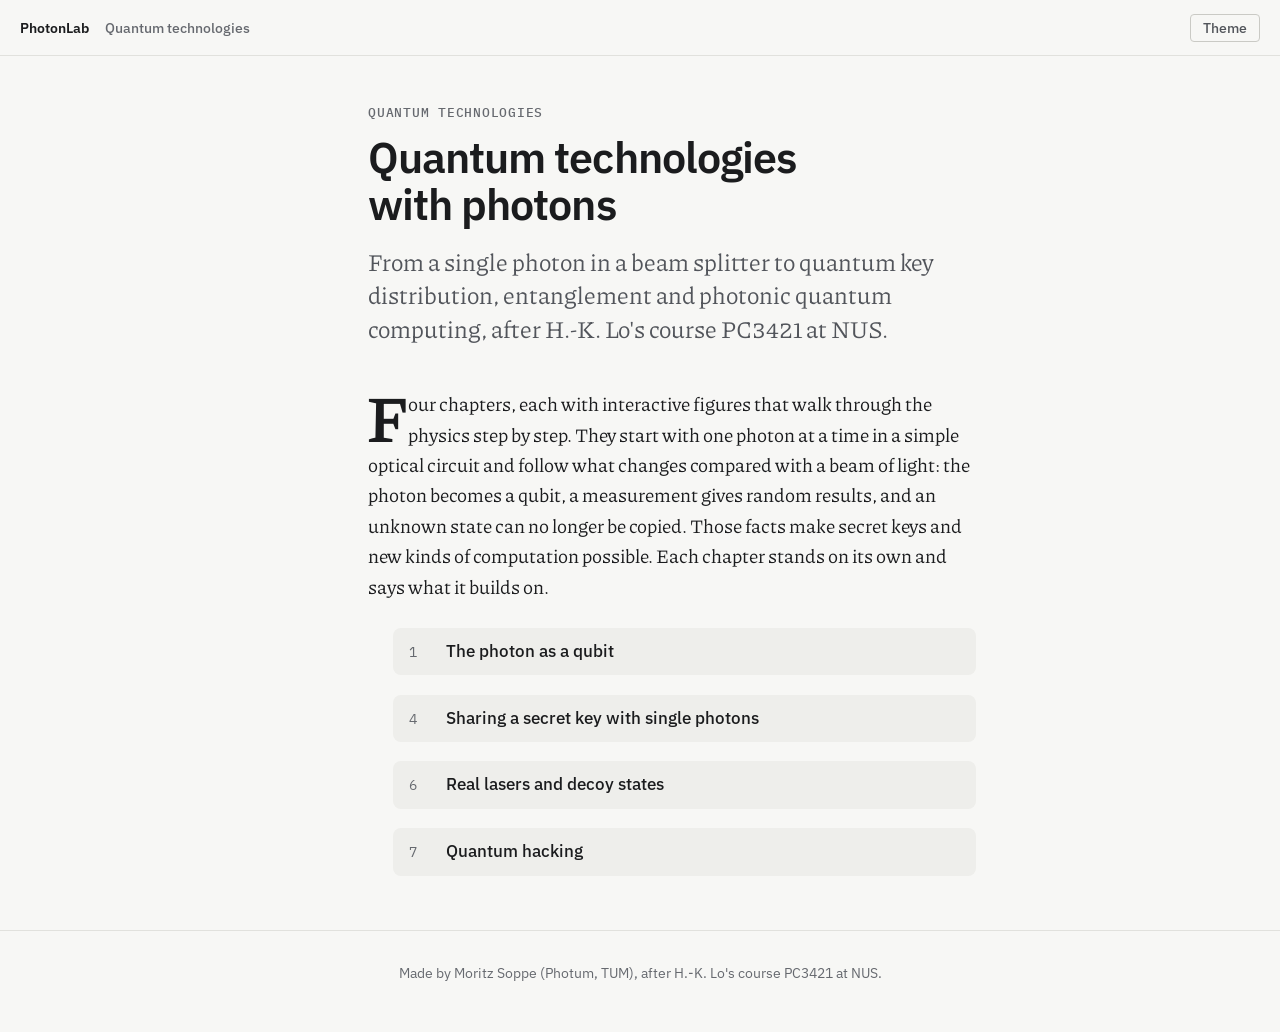
==== index.html @ afd4a5d1 "Publish only chapters 1, 4, 6 and 7 for now Co-Authored-By: Claude Opus 5.5 <noreply@anthropic.com>" ====
<!doctype html>
<html lang="en" data-theme="dark">
  <head>
    <meta charset="UTF-8" />
    <meta name="viewport" content="width=device-width, initial-scale=1" />
    <title>Quantum technologies with photons · PhotonLab</title>
    <link rel="preconnect" href="https://fonts.googleapis.com" />
    <link rel="preconnect" href="https://fonts.gstatic.com" crossorigin />
    <link
      rel="stylesheet"
      href="https://fonts.googleapis.com/css2?family=Piazzolla:ital,opsz,wght@0,8..30,100..900;1,8..30,100..900&display=swap"
    />
    <script>
      try {
        const t = localStorage.getItem("photonlab.theme");
        document.documentElement.dataset.theme =
          t === "light" || t === "dark"
            ? t
            : matchMedia("(prefers-color-scheme: light)").matches
              ? "light"
              : "dark";
      } catch {}
    </script>
    <script type="module" crossorigin src="./assets/main-Bn-H3xcI.js"></script>
    <link rel="stylesheet" crossorigin href="./assets/main-IV2dKmiz.css">
  </head>
  <body data-page="index">
    <div id="root"></div>
  </body>
</html>
---- assets/main-IV2dKmiz.css ----
@font-face{font-family:IBM Plex Sans;font-style:normal;font-display:swap;font-weight:400;src:url(./ibm-plex-sans-latin-400-normal-CDDApCn2.woff2)format("woff2"),url(./ibm-plex-sans-latin-400-normal-CYLoc0-x.woff)format("woff")}@font-face{font-family:IBM Plex Sans;font-style:normal;font-display:swap;font-weight:500;src:url(./ibm-plex-sans-latin-500-normal-6ng42L7E.woff2)format("woff2"),url(./ibm-plex-sans-latin-500-normal-BgVn5rGT.woff)format("woff")}@font-face{font-family:IBM Plex Sans;font-style:normal;font-display:swap;font-weight:600;src:url(./ibm-plex-sans-latin-600-normal-CuJfVYMP.woff2)format("woff2"),url(./ibm-plex-sans-latin-600-normal-Cu4Hd6ag.woff)format("woff")}@font-face{font-family:IBM Plex Sans;font-style:normal;font-display:swap;font-weight:400;src:url(./ibm-plex-sans-greek-400-normal-_efipK4i.woff2)format("woff2"),url(./ibm-plex-sans-greek-400-normal-D9ESIMu3.woff)format("woff")}@font-face{font-family:IBM Plex Mono;font-style:normal;font-display:swap;font-weight:400;src:url(./ibm-plex-mono-latin-400-normal-DMJ8VG8y.woff2)format("woff2"),url(./ibm-plex-mono-latin-400-normal-CvHOgSBP.woff)format("woff")}@font-face{font-family:IBM Plex Mono;font-style:normal;font-display:swap;font-weight:500;src:url(./ibm-plex-mono-latin-500-normal-DSY6xOcd.woff2)format("woff2"),url(./ibm-plex-mono-latin-500-normal-CB9ihrfo.woff)format("woff")}:root{--color-canvas:#05090f;--color-chip:#0a111c;--color-chip-edge:#22324a;--color-grid:#15223a;--color-grid-major:#213350;--color-panel:#0d1623;--color-panel-hover:#142133;--color-ruler:#070c14;--color-line:#1a2638;--color-line-strong:#26354b;--color-text:#dce4ee;--color-text-muted:#9fadc0;--color-text-subtle:#7b8aa0;--color-tip-bg:#dce4ee;--color-tip-fg:#0a111c;--color-silicon:#566e90;--color-metal:#6f829c;--color-select:#4c9bff;--light:#a58bff;--light-hot:#e6dcff;--light-blend:screen;--color-problem:#f25ce6;--field-pos:#ff6b5f;--field-neg:#4f9dff;--wavelength-1:#6b73ff;--wavelength-2:#2fc4ff;--wavelength-3:#3ee07a;--wavelength-4:#ffd83a;--wavelength-5:#ff8a2a;--wavelength-6:#ff4436;--shadow-float:0 10px 30px #00000073;--font-ui:"IBM Plex Sans", system-ui, -apple-system, "Segoe UI", sans-serif;--font-num:"IBM Plex Mono", ui-monospace, "SFMono-Regular", monospace;--text-2xs:10.5px;--text-xs:11.5px;--text-ui:12.5px;--text-title:13px;--radius-control:5px;--radius-module:6px;--radius-panel:8px;--control-size:36px;--control-size-sm:30px;--paper:#131415;--paper-sunk:#1b1c1e;--ink:#e6e6e3;--ink-muted:#a8a9a7;--ink-subtle:#85878a;--rule:#26282a;--rule-strong:#393b3e;--accent:#6cc6cc;--accent-line:#6cc6cc66;--scrim:#0009;--font-text:"Piazzolla Variable", georgia, serif;--font-head:var(--font-ui);--weight-head:600;--track-head:-.022em;--type-body:1.1875rem;--type-leading:1.6;--type-h1:2.7rem;--type-h2:1.75rem;--type-h3:1.2rem;--type-dek:1.5rem;--type-keyidea:1.4rem;--type-callout:1rem;--type-caption:.875rem;--type-note:.8438rem;--type-label:.7813rem;--type-nav:.875rem;--katex-scale:1.08em;--measure:calc(var(--type-body) * 32);--rail-width:13rem;--margin-width:14rem;--gutter:20px;--header-height:56px;--space-1:.25rem;--space-2:.5rem;--space-3:.75rem;--space-4:1rem;--space-6:1.5rem;--space-8:2rem;--space-12:3rem;--radius-sm:4px;--radius-md:8px;--duration-fast:.12s;--duration-base:.24s}:root[data-theme=dark]{--lightningcss-light: ;--lightningcss-dark:initial;color-scheme:dark}:root[data-theme=light]{--lightningcss-light:initial;--lightningcss-dark: ;color-scheme:light;--color-canvas:#e6eaef;--color-chip:#f6f8fa;--color-chip-edge:#c5ced9;--color-grid:#dde3ea;--color-grid-major:#c7d0db;--color-panel:#fff;--color-panel-hover:#f0f3f6;--color-ruler:#eef1f4;--color-line:#e1e6ec;--color-line-strong:#cfd6df;--color-text:#0d1827;--color-text-muted:#46566b;--color-text-subtle:#5b6a7e;--color-tip-bg:#0d1827;--color-tip-fg:#f6f8fa;--color-silicon:#7a889b;--color-metal:#71839b;--color-select:#1e6fd9;--light:#7b4dff;--light-hot:#7b4dff;--light-blend:normal;--color-problem:#b0209f;--field-pos:#d03a2f;--field-neg:#1f63d1;--wavelength-1:#4450e0;--wavelength-2:#0091c7;--wavelength-3:#139a47;--wavelength-4:#b88c00;--wavelength-5:#dd620a;--wavelength-6:#d3261a;--shadow-float:0 1px 2px #0d18270f, 0 10px 28px #0d18271a;--paper:#f7f7f5;--paper-sunk:#eeeeeb;--ink:#1b1c1e;--ink-muted:#52555b;--ink-subtle:#66696f;--rule:#e1e1dd;--rule-strong:#cacac5;--accent:#0c6770;--accent-line:#0c677066;--scrim:#1b1c1e66}@media (pointer:coarse){:root{--control-size:44px;--control-size-sm:44px}}@media (width<=720px){:root{--type-body:1.125rem;--type-h1:2rem;--type-h2:1.4rem;--type-dek:1.25rem;--type-keyidea:1.2rem;--gutter:18px}}@media (prefers-reduced-motion:reduce){:root{--duration-fast:0s;--duration-base:0s}}*,:before,:after{box-sizing:border-box}html{-webkit-text-size-adjust:100%;-moz-text-size-adjust:100%;text-size-adjust:100%;scroll-padding-top:calc(var(--header-height) + var(--space-6))}body{background:var(--paper);color:var(--ink);font:400 var(--type-body) / var(--type-leading) var(--font-text);font-optical-sizing:auto;font-kerning:normal;text-rendering:optimizelegibility;-webkit-font-smoothing:antialiased;margin:0}a{color:var(--accent);-webkit-text-decoration:underline 1px var(--accent-line);text-decoration:underline 1px var(--accent-line);text-underline-offset:.2em}a:hover{text-decoration-color:currentColor}:focus-visible{outline:2px solid var(--color-select);outline-offset:2px;border-radius:2px}::selection{background:color-mix(in srgb, var(--color-select) 25%, transparent)}.katex{font-size:var(--katex-scale)}.katex:not(.katex-display>.katex){white-space:nowrap}.katex-display{padding:2px 0;overflow:auto hidden}.katex-display>.katex>.katex-html>.tag{color:var(--ink-subtle);font:400 var(--type-caption) / 1 var(--font-num)}.katex-display>.katex>.katex-html>.tag *{font:inherit}@media (width<=720px){.katex-display>.katex>.katex-html>.tag{margin-left:1.5em;position:static}}.visually-hidden{clip-path:inset(50%);white-space:nowrap;width:1px;height:1px;position:absolute;overflow:hidden}.skip-link{z-index:40;top:var(--space-2);left:var(--space-2);padding:var(--space-2) var(--space-3);border-radius:var(--radius-sm);background:var(--ink);color:var(--paper);font:500 var(--type-nav) var(--font-ui);position:absolute;transform:translateY(-200%)}.skip-link:focus{transform:none}@view-transition{navigation:auto}::view-transition-group(*){animation-duration:var(--duration-base)}::view-transition-old(*){animation-duration:var(--duration-base)}::view-transition-new(*){animation-duration:var(--duration-base)}@media (prefers-reduced-motion:reduce){html{scroll-behavior:auto}@view-transition{navigation:none}}@media print{html{font-size:9.5pt}.site-header,.site-footer,.rail,.end-cards,.skip-link{display:none!important}}@page{size:a4;margin:16mm 16mm 18mm;@bottom-right{content:counter(page);font:8pt IBM Plex Mono,monospace}}.prose{counter-reset:section figure table note}.prose>*{margin-block:0}.prose>*+*{margin-top:1.05em}.prose>:is(h2,h3)+*{margin-top:.5em}.prose>*+h2{margin-top:2.1em}.prose>*+h3{margin-top:1.6em}.prose>:is(.block,.katex-display)+*,.prose>*+.block{margin-top:2em}.prose>.katex-display{margin-top:1.3em}.prose>:is(h2,h3)+:is(.block,.katex-display){margin-top:.75em}.prose>.rail+*{margin-top:0}.prose>.article-header+*{margin-top:2.75rem}.prose>p{text-wrap:pretty;position:relative}.prose>.article-header+p:first-letter{float:left;margin:.1em .08em 0 0;font-size:3.2em;font-weight:600;line-height:.8}@supports (initial-letter:2){.prose>.article-header+p:first-letter{float:none;font-size:inherit;line-height:inherit;initial-letter:2;margin:0 .1em 0 0}}.prose h2,.prose h3{font-family:var(--font-head);font-weight:var(--weight-head);letter-spacing:var(--track-head);text-wrap:balance}.prose>h2{font-size:var(--type-h2);counter-increment:section;line-height:1.22;position:relative}.prose>h2>.section-link{font:400 var(--type-caption) / 1 var(--font-num);letter-spacing:0;color:var(--ink-subtle);white-space:nowrap;text-decoration:none;position:absolute;top:.7em;right:calc(100% + 1.1rem)}.prose>h2>.section-link:before{content:"§ ";opacity:0}.prose>h2>.section-link:after{content:counter(section)}.prose>h2:hover>.section-link,.prose>h2>.section-link:focus-visible{color:var(--accent)}.prose>h2:hover>.section-link:before,.prose>h2>.section-link:focus-visible:before{opacity:1}.prose>h2>.section-link[data-copied]:before{content:none}.prose>h2>.section-link[data-copied]:after{content:attr(data-copied)}.prose>h3{font-size:var(--type-h3);line-height:1.3}@media (width<1000px){.prose>h2>.section-link{margin-right:var(--space-3);vertical-align:.3em;display:inline-block;position:static}.prose>h2>.section-link:before{content:none}}.prose>p.end:after{content:"    ";background:var(--ink-subtle);margin-left:.3em;-webkit-mask:url("data:image/svg+xml,%3csvg%20xmlns='http://www.w3.org/2000/svg'%20viewBox='30%2070%20440%20380'%20fill='none'%20stroke='%23000'%20stroke-linecap='round'%3e%3cpath%20stroke-width='32'%20d='M390%20190V330M120%20260H460'/%3e%3cpath%20stroke-width='20'%20d='M50%20360H260M190%20290V430M70%20160H360M290%2090V230'/%3e%3c/svg%3e") 50%/.95em .8em no-repeat;mask:url("data:image/svg+xml,%3csvg%20xmlns='http://www.w3.org/2000/svg'%20viewBox='30%2070%20440%20380'%20fill='none'%20stroke='%23000'%20stroke-linecap='round'%3e%3cpath%20stroke-width='32'%20d='M390%20190V330M120%20260H460'/%3e%3cpath%20stroke-width='20'%20d='M50%20360H260M190%20290V430M70%20160H360M290%2090V230'/%3e%3c/svg%3e") 50%/.95em .8em no-repeat}.prose :is(ul,ol){padding-left:1.3em}.prose li{margin:.3em 0}.prose li::marker{color:var(--ink-subtle);font-family:var(--font-num);font-size:.85em}.prose strong{font-weight:650}.prose hr{border:0;border-top:1px solid var(--rule);width:100%}.prose blockquote{padding-left:var(--space-4);border-left:2px solid var(--rule-strong);color:var(--ink-muted);margin-inline:0}.prose code{font:.85em var(--font-num)}.prose table{border-collapse:collapse;width:100%;font:400 var(--type-caption) / 1.4 var(--font-ui)}.prose th{padding:0 var(--space-4) var(--space-2) 0;border-bottom:1px solid var(--rule-strong);color:var(--ink-muted);font-size:var(--type-label);text-align:left;font-weight:600}.prose td{padding:var(--space-2) var(--space-4) var(--space-2) 0;border-bottom:1px solid var(--rule)}.prose :is(th,td):is([align=right],[style*=right]){text-align:right}.prose td:is([align=right],[style*=right]){font-family:var(--font-num)}@media print{.prose>p{orphans:3;widows:3}.prose>:is(h2,h3){break-after:avoid}.prose>:is(.figure,.keyidea,.takeaways,table){break-inside:avoid}.prose>p.end:after{-webkit-print-color-adjust:exact;print-color-adjust:exact}.prose [data-figure-actions],.prose .figure input[type=range],.prose .article-header .lab{display:none}.prose .refs a[data-plain]{font-size:0}.prose .refs a[data-plain]:after{content:attr(href);font-size:var(--type-caption)}}:root{--font-text:"Piazzolla", georgia, serif}.site-header{align-items:center;gap:var(--space-4);height:var(--header-height);padding:0 var(--gutter);border-bottom:1px solid var(--rule);font:500 var(--type-nav) var(--font-ui);display:flex}.site-header .brand{color:var(--ink);font-weight:600;text-decoration:none}.site-header .crumb{color:var(--ink-subtle)}.site-header button{padding:var(--space-1) var(--space-3);border:1px solid var(--rule-strong);border-radius:var(--radius-sm);color:var(--ink-muted);font:inherit;cursor:pointer;background:0 0;margin-left:auto}.page-grid{grid-template-columns:minmax(var(--gutter), 1fr) minmax(0, var(--measure)) minmax(var(--gutter), 1fr);padding:var(--space-12) 0 var(--space-12);display:grid}.page-grid>*{grid-column:2;min-width:0}.article-header .stage{margin:0 0 var(--space-3);color:var(--ink-subtle);font:500 var(--type-label) / 1.4 var(--font-num);letter-spacing:.06em;text-transform:uppercase}.article-header h1{font:var(--weight-head) var(--type-h1) / 1.1 var(--font-head);letter-spacing:var(--track-head);text-wrap:balance;margin:0}.article-header .dek{margin:var(--space-4) 0 0;color:var(--ink-muted);font-size:var(--type-dek);line-height:1.4}.article-header .source{margin:var(--space-4) 0 0;color:var(--ink-subtle);font:400 var(--type-caption) / 1.5 var(--font-ui)}.m{white-space:nowrap;font-style:italic}.m .up{font-style:normal}.eq{grid-template-columns:2.5rem minmax(0,1fr) 2.5rem;align-items:center;font-size:1.1em;display:grid}.eq-body{grid-column:2;min-width:0;overflow:auto hidden}.eq-body .katex-display{margin:.4em 0;overflow:visible}.eq-num{color:var(--ink-subtle);font:400 var(--type-caption) / 1 var(--font-num);grid-column:3;justify-self:end}@media (width<=720px){.eq{grid-template-columns:minmax(0,1fr);font-size:1em}.eq-body,.eq-num{grid-column:1}.eq-num{grid-row:1;margin-bottom:-.6em}}.figure{counter-increment:figure;margin-inline:0}.figure>.panel{gap:var(--space-4);padding:var(--space-6);border-radius:var(--radius-md);background:var(--paper-sunk);color:var(--ink);font-family:var(--font-ui);grid-template-columns:minmax(0,1fr);display:grid}.figure figcaption{max-width:36em;margin-top:var(--space-3);color:var(--ink-muted);font:400 var(--type-caption) / 1.55 var(--font-ui);text-wrap:pretty}.figure figcaption b{margin-right:var(--space-2);color:var(--ink);font-weight:600}.figure figcaption b:after{content:counter(figure)}.callout{padding:var(--space-4) var(--space-6);border:1px dashed var(--rule-strong);color:var(--ink-muted);font:400 .9375rem / 1.6 var(--font-ui);border-radius:6px}.callout .label,.keyidea .label,.takeaways .label{margin-bottom:var(--space-1);color:var(--ink);font:600 var(--type-label) / 1.4 var(--font-ui);display:block}.callout ol{margin:0;padding-left:1.3em}.keyidea{padding:var(--space-2) 0;text-align:center}.keyidea .label{margin-bottom:var(--space-3);color:var(--ink-muted)}.keyidea p{max-width:30em;font:500 var(--type-keyidea) / 1.35 var(--font-head);letter-spacing:-.01em;text-wrap:balance;margin:0 auto}.takeaways .label{margin-bottom:var(--space-3);color:var(--ink-muted)}.takeaways ol{gap:var(--space-3);counter-reset:takeaway;margin:0;padding:0;list-style:none;display:grid}.takeaways li{counter-increment:takeaway;margin:0;padding-left:28px;font-size:.95em;position:relative}.takeaways li:before{content:counter(takeaway);color:var(--ink-subtle);font:500 .8125rem/1.9 var(--font-num);position:absolute;left:0}.refs{color:var(--ink-muted);font:400 var(--type-caption) / 1.55 var(--font-ui);padding-left:1.3em}.page-grid{grid-template-columns:minmax(var(--gutter), 1fr) var(--rail-width) minmax(2rem, 4rem) minmax(0, var(--measure)) minmax(var(--gutter), 1fr) var(--rail-width)}.page-grid>*{grid-column:4}.page-grid>.rail{top:var(--space-8);font:400 var(--type-nav) / 1.4 var(--font-ui);grid-area:1/2/span 200;align-self:start;margin:0;position:sticky}.rail .label{margin-bottom:var(--space-3);color:var(--ink-subtle);font:600 var(--type-label) / 1.4 var(--font-ui);display:block}.rail ol{gap:var(--space-2);counter-reset:toc;margin:0;padding:0;list-style:none;display:grid}.rail li{counter-increment:toc}.rail a{gap:var(--space-2);color:var(--ink-muted);text-decoration:none;display:flex}.rail a:before{content:counter(toc);min-width:1.2em;color:var(--ink-subtle);font:400 var(--type-caption) / 1.6 var(--font-num)}.rail a:hover,.rail a[aria-current=true]{color:var(--ink)}.rail a[aria-current=true]:before{color:var(--accent)}@media (width<1260px){.page-grid{grid-template-columns:minmax(var(--gutter), 1fr) 0 0 minmax(0, var(--measure)) minmax(var(--gutter), 1fr) 0}.page-grid>.rail{display:none}}@media (width<=720px){.page-grid>.figure{grid-column:1/-1}.figure>.panel{padding:var(--space-4) var(--gutter);border-radius:0}.figure figcaption{padding:0 var(--gutter)}}.bench{width:100%;height:auto;display:block;overflow:visible}.guide{fill:none;stroke:var(--rule-strong);stroke-width:6px;stroke-linecap:round;stroke-linejoin:round}.guide-light{fill:none;stroke:var(--light);stroke-width:6px;stroke-linecap:round;stroke-linejoin:round;transition:opacity var(--duration-base)}.detector{fill:var(--paper);stroke:var(--ink-subtle);stroke-width:1.5px}.detector-lit{fill:var(--light);transition:opacity var(--duration-base)}.detector-flash{fill:var(--light);opacity:0;filter:blur(6px);animation:.6s ease-out flash}@keyframes flash{0%{opacity:.9}to{opacity:0}}.source,.cube{fill:var(--paper);stroke:var(--ink-subtle);stroke-width:1.5px}.cube-diag{stroke:var(--ink-subtle);stroke-width:1px}.dial{fill:none;stroke:var(--rule-strong)}.dial-0{stroke:var(--ink);stroke-width:2px;stroke-linecap:round}.dial-1{stroke:var(--ink-subtle);stroke-width:1.5px;stroke-dasharray:2 3}.eve{fill:none;stroke:var(--field-pos);stroke-width:1.5px;stroke-dasharray:4 4}.part-label{fill:var(--ink-muted);font:500 11.5px var(--font-ui)}.port{fill:var(--ink-muted);font:500 11px var(--font-num);white-space:pre}.pol circle{fill:var(--paper);stroke:var(--rule-strong);stroke-width:1.5px}.pol line{stroke:var(--light);stroke-width:3px;stroke-linecap:round}.pol-bad line{stroke:var(--field-pos)}.photon-halo{fill:var(--light);opacity:.45;filter:blur(7px)}@media (prefers-reduced-motion:reduce){.detector-flash{animation:none}}.tape{font:500 var(--type-caption) / 1 var(--font-num);grid-template-columns:6.5rem repeat(12,minmax(1.75rem,1fr));gap:3px;display:grid;overflow-x:auto}.tape-col{border-radius:var(--radius-md);grid-template-rows:repeat(6,1.9rem);place-items:center;display:grid}.tape-head{color:var(--ink-subtle);font:400 .75rem / 1.2 var(--font-ui);justify-items:start}.tape-col.kept{background:var(--paper);box-shadow:inset 0 0 0 1.5px var(--light)}.tape-col.drop{color:var(--ink-subtle)}.tape-col.drop .glyph{opacity:.45}.tape-col.empty{background:var(--paper);opacity:.35}.tape-col span:last-child{font:500 .6875rem / 1 var(--font-ui)}.tape-col.kept span:last-child{color:var(--light)}.glyph{width:1.45rem;height:1.45rem}.key{gap:var(--space-2);display:grid}.key-row{grid-template-columns:6.5rem minmax(0,1fr);align-items:start;display:grid}.key-row .key-label{line-height:1.6rem}.key-label{color:var(--ink-subtle);font:400 .75rem / 1.2 var(--font-ui)}.key-bits{min-height:1.6rem;font:500 var(--type-caption) / 1.6rem var(--font-num);text-align:center;grid-template-columns:repeat(32,minmax(0,1fr));gap:2px;display:grid}.bit{background:var(--paper);border-radius:3px}.bit-bad{background:var(--field-pos);color:var(--paper)}.rate{gap:var(--space-4);grid-template-columns:minmax(0,1fr) 9rem;align-items:center;display:grid}.rate-plot{min-width:0}.verdict{gap:var(--space-1);padding:var(--space-4);border-radius:var(--radius-md);background:var(--paper);text-align:center;transition:box-shadow var(--duration-base);display:grid}.verdict strong{font:500 2rem / 1 var(--font-num)}.verdict span{color:var(--ink-muted);font:400 .75rem / 1.3 var(--font-ui)}.verdict-ok{box-shadow:inset 0 0 0 1.5px var(--light)}.verdict-ok strong{color:var(--light)}.verdict-bad{box-shadow:inset 0 0 0 1.5px var(--field-pos)}.verdict-bad strong{color:var(--field-pos)}@media (width<=720px){.rate{grid-template-columns:minmax(0,1fr)}.key-bits{grid-template-columns:repeat(16,minmax(0,1fr))}}.zone{fill:var(--ink-subtle);opacity:.1}.heater{fill:none;stroke:var(--ink-subtle);stroke-width:1.5px}.packet{fill:var(--light)}.packet-halo{fill:var(--light);opacity:.5;filter:blur(8px)}.part-label.warn{fill:var(--field-pos)}.mzi-lower{gap:var(--space-6);grid-template-columns:auto minmax(0,1fr);align-items:center;display:grid}.clocks{gap:var(--space-3);display:grid}@media (width<=720px){.mzi-lower{grid-template-columns:minmax(0,1fr)}.clocks{grid-auto-flow:column;justify-content:center}}.end-cards{gap:var(--space-4);padding-top:var(--space-6);border-top:1px solid var(--rule);grid-template-columns:1fr 1fr;display:grid}.end-cards a{gap:var(--space-1);padding:var(--space-4);border-radius:var(--radius-md);background:var(--paper-sunk);color:var(--ink);font:500 1rem / 1.35 var(--font-head);text-decoration:none;display:grid}.end-cards a:hover{box-shadow:inset 0 0 0 1px var(--rule-strong)}.end-cards a.next{text-align:right;grid-column:2}.end-cards span{color:var(--ink-subtle);font:400 var(--type-label) / 1.4 var(--font-ui)}.series{gap:var(--space-2);padding:0;list-style:none;display:grid}.series li>a,.series li.planned{gap:var(--space-4);padding:var(--space-3) var(--space-4);border-radius:var(--radius-md);font:500 1.05rem / 1.4 var(--font-head);align-items:baseline;display:flex}.series li>a{background:var(--paper-sunk);color:var(--ink);text-decoration:none}.series li>a:hover{box-shadow:inset 0 0 0 1px var(--light)}.series li.planned{color:var(--ink-subtle)}.series span{min-width:1.5em;color:var(--ink-subtle);font:400 var(--type-caption) / 1 var(--font-num)}.series em{font:400 var(--type-label) / 1 var(--font-ui);margin-left:auto}.site-header .crumb{text-decoration:none}@media (width<=720px){.bench .part-label,.bench .port{font-size:19px}}.dialfig{width:11rem;height:11rem;display:block}.dialfig .dial-0,.dialfig .dial-1{stroke-width:2px}.state-a,.state-b{stroke:var(--light);stroke-width:4px;stroke-linecap:round}.state-b{opacity:.6}.pol-ghost line{stroke:var(--ink-subtle)}@media (width<=720px){.dialfig{justify-self:center}}.hbars{gap:var(--space-2);min-width:0;display:grid}.hbar{gap:var(--space-3);font:400 var(--type-caption) / 1.3 var(--font-ui);grid-template-columns:10rem minmax(0,1fr) 4rem;align-items:center;display:grid}.hbar-label{color:var(--ink-muted)}.hbar-track{background:var(--paper);border-radius:5px;height:10px}.hbar-fill{background:var(--light);height:100%;transition:width var(--duration-base);border-radius:5px;display:block}.hbar-fill.hbar-bad{background:var(--field-pos)}.hbar-value{font-family:var(--font-num);text-align:right}.verdicts{gap:var(--space-3);display:grid}.pbar{fill:var(--light)}.pbar-empty{opacity:.35}.pbar-multi{fill:var(--field-pos)}.axisline,.threshold{stroke:var(--ink-subtle);stroke-width:1px}.threshold{stroke:var(--field-pos);stroke-dasharray:5 4}.det-click{fill:var(--light)}.det-dark{fill:none;stroke:var(--ink-subtle)}@media (width<=720px){.hbar{grid-template-columns:7rem minmax(0,1fr) 3.5rem}}.dense{font:400 var(--type-caption) / 1.4 var(--font-ui);gap:2px;display:grid}.dense-row{gap:var(--space-3);padding:var(--space-2) var(--space-3);border-radius:var(--radius-sm);color:var(--ink-muted);grid-template-columns:3rem 6rem 4rem minmax(0,1fr);display:grid}.dense-row.current{background:var(--paper);box-shadow:inset 0 0 0 1.5px var(--light);color:var(--ink)}.port-text{font-family:var(--font-num)}.ok-text{color:var(--light)}.warn-text{color:var(--field-pos)}@media (width<=720px){.dense-row{gap:var(--space-2);grid-template-columns:2.5rem 4.5rem 3rem minmax(0,1fr)}}.site-footer{padding:var(--space-8) var(--gutter) var(--space-12);border-top:1px solid var(--rule);color:var(--ink-subtle);font:400 var(--type-caption) / 1.5 var(--font-ui);text-align:center}.stepper{gap:var(--space-2);font:500 .75rem / 1.2 var(--font-ui);flex-wrap:wrap;margin:0;padding:0;list-style:none;display:flex}.stepper li{padding:var(--space-1) var(--space-3);border:1px solid var(--rule-strong);color:var(--ink-subtle);transition:background-color var(--duration-base), color var(--duration-base);border-radius:999px}.stepper li.past{color:var(--ink-muted)}.stepper li.current{border-color:var(--light);background:var(--light);color:var(--paper)}.step-card{min-height:4.6em;padding:var(--space-3) var(--space-4);border-left:3px solid var(--rule-strong);border-radius:var(--radius-sm);background:var(--paper);font:400 .9375rem / 1.55 var(--font-ui);margin:0}.step-good{border-left-color:var(--light)}.step-bad{border-left-color:var(--field-pos)}.key-bits.key-bits-20{grid-template-columns:repeat(20,minmax(0,1fr))}@media (width<=720px){.key-bits.key-bits-20{grid-template-columns:repeat(10,minmax(0,1fr))}.step-card{min-height:6.5em}}.dot{stroke:var(--light);stroke-width:2px}.dot-signal{fill:var(--light)}.dot-decoy{fill:var(--paper)}.dot-memory{fill:var(--field-pos);stroke:var(--field-pos)}.hbar-track{position:relative}.hbar-mark{background:var(--ink);width:2px;margin-left:-1px;position:absolute;top:-4px;bottom:-4px}.bright{fill:none;stroke:var(--light);stroke-width:10px;stroke-linecap:round;filter:drop-shadow(0 0 6px var(--light));transition:opacity var(--duration-base)}@font-face{font-display:block;font-family:KaTeX_AMS;font-style:normal;font-weight:400;src:url(./KaTeX_AMS-Regular-BQhdFMY1.woff2)format("woff2"),url(./KaTeX_AMS-Regular-DMm9YOAa.woff)format("woff"),url(./KaTeX_AMS-Regular-DRggAlZN.ttf)format("truetype")}@font-face{font-display:block;font-family:KaTeX_Caligraphic;font-style:normal;font-weight:700;src:url(./KaTeX_Caligraphic-Bold-Dq_IR9rO.woff2)format("woff2"),url(./KaTeX_Caligraphic-Bold-BEiXGLvX.woff)format("woff"),url(./KaTeX_Caligraphic-Bold-ATXxdsX0.ttf)format("truetype")}@font-face{font-display:block;font-family:KaTeX_Caligraphic;font-style:normal;font-weight:400;src:url(./KaTeX_Caligraphic-Regular-Di6jR-x-.woff2)format("woff2"),url(./KaTeX_Caligraphic-Regular-CTRA-rTL.woff)format("woff"),url(./KaTeX_Caligraphic-Regular-wX97UBjC.ttf)format("truetype")}@font-face{font-display:block;font-family:KaTeX_Fraktur;font-style:normal;font-weight:700;src:url(./KaTeX_Fraktur-Bold-CL6g_b3V.woff2)format("woff2"),url(./KaTeX_Fraktur-Bold-BsDP51OF.woff)format("woff"),url(./KaTeX_Fraktur-Bold-BdnERNNW.ttf)format("truetype")}@font-face{font-display:block;font-family:KaTeX_Fraktur;font-style:normal;font-weight:400;src:url(./KaTeX_Fraktur-Regular-CTYiF6lA.woff2)format("woff2"),url(./KaTeX_Fraktur-Regular-Dxdc4cR9.woff)format("woff"),url(./KaTeX_Fraktur-Regular-CB_wures.ttf)format("truetype")}@font-face{font-display:block;font-family:KaTeX_Main;font-style:normal;font-weight:700;src:url(./KaTeX_Main-Bold-Cx986IdX.woff2)format("woff2"),url(./KaTeX_Main-Bold-Jm3AIy58.woff)format("woff"),url(./KaTeX_Main-Bold-waoOVXN0.ttf)format("truetype")}@font-face{font-display:block;font-family:KaTeX_Main;font-style:italic;font-weight:700;src:url(./KaTeX_Main-BoldItalic-DxDJ3AOS.woff2)format("woff2"),url(./KaTeX_Main-BoldItalic-SpSLRI95.woff)format("woff"),url(./KaTeX_Main-BoldItalic-DzxPMmG6.ttf)format("truetype")}@font-face{font-display:block;font-family:KaTeX_Main;font-style:italic;font-weight:400;src:url(./KaTeX_Main-Italic-NWA7e6Wa.woff2)format("woff2"),url(./KaTeX_Main-Italic-BMLOBm91.woff)format("woff"),url(./KaTeX_Main-Italic-3WenGoN9.ttf)format("truetype")}@font-face{font-display:block;font-family:KaTeX_Main;font-style:normal;font-weight:400;src:url(./KaTeX_Main-Regular-B22Nviop.woff2)format("woff2"),url(./KaTeX_Main-Regular-Dr94JaBh.woff)format("woff"),url(./KaTeX_Main-Regular-ypZvNtVU.ttf)format("truetype")}@font-face{font-display:block;font-family:KaTeX_Math;font-style:italic;font-weight:700;src:url(./KaTeX_Math-BoldItalic-CZnvNsCZ.woff2)format("woff2"),url(./KaTeX_Math-BoldItalic-iY-2wyZ7.woff)format("woff"),url(./KaTeX_Math-BoldItalic-B3XSjfu4.ttf)format("truetype")}@font-face{font-display:block;font-family:KaTeX_Math;font-style:italic;font-weight:400;src:url(./KaTeX_Math-Italic-t53AETM-.woff2)format("woff2"),url(./KaTeX_Math-Italic-DA0__PXp.woff)format("woff"),url(./KaTeX_Math-Italic-flOr_0UB.ttf)format("truetype")}@font-face{font-display:block;font-family:KaTeX_SansSerif;font-style:normal;font-weight:700;src:url(./KaTeX_SansSerif-Bold-D1sUS0GD.woff2)format("woff2"),url(./KaTeX_SansSerif-Bold-DbIhKOiC.woff)format("woff"),url(./KaTeX_SansSerif-Bold-CFMepnvq.ttf)format("truetype")}@font-face{font-display:block;font-family:KaTeX_SansSerif;font-style:italic;font-weight:400;src:url(./KaTeX_SansSerif-Italic-C3H0VqGB.woff2)format("woff2"),url(./KaTeX_SansSerif-Italic-DN2j7dab.woff)format("woff"),url(./KaTeX_SansSerif-Italic-YYjJ1zSn.ttf)format("truetype")}@font-face{font-display:block;font-family:KaTeX_SansSerif;font-style:normal;font-weight:400;src:url(./KaTeX_SansSerif-Regular-DDBCnlJ7.woff2)format("woff2"),url(./KaTeX_SansSerif-Regular-CS6fqUqJ.woff)format("woff"),url(./KaTeX_SansSerif-Regular-BNo7hRIc.ttf)format("truetype")}@font-face{font-display:block;font-family:KaTeX_Script;font-style:normal;font-weight:400;src:url(./KaTeX_Script-Regular-D3wIWfF6.woff2)format("woff2"),url(./KaTeX_Script-Regular-D5yQViql.woff)format("woff"),url(./KaTeX_Script-Regular-C5JkGWo-.ttf)format("truetype")}@font-face{font-display:block;font-family:KaTeX_Size1;font-style:normal;font-weight:400;src:url(./KaTeX_Size1-Regular-mCD8mA8B.woff2)format("woff2"),url(./KaTeX_Size1-Regular-C195tn64.woff)format("woff"),url(./KaTeX_Size1-Regular-Dbsnue_I.ttf)format("truetype")}@font-face{font-display:block;font-family:KaTeX_Size2;font-style:normal;font-weight:400;src:url(./KaTeX_Size2-Regular-Dy4dx90m.woff2)format("woff2"),url(./KaTeX_Size2-Regular-oD1tc_U0.woff)format("woff"),url(./KaTeX_Size2-Regular-B7gKUWhC.ttf)format("truetype")}@font-face{font-display:block;font-family:KaTeX_Size3;font-style:normal;font-weight:400;src:url([data-uri])format("woff2"),url(./KaTeX_Size3-Regular-CTq5MqoE.woff)format("woff"),url(./KaTeX_Size3-Regular-DgpXs0kz.ttf)format("truetype")}@font-face{font-display:block;font-family:KaTeX_Size4;font-style:normal;font-weight:400;src:url(./KaTeX_Size4-Regular-Dl5lxZxV.woff2)format("woff2"),url(./KaTeX_Size4-Regular-BF-4gkZK.woff)format("woff"),url(./KaTeX_Size4-Regular-DWFBv043.ttf)format("truetype")}@font-face{font-display:block;font-family:KaTeX_Typewriter;font-style:normal;font-weight:400;src:url(./KaTeX_Typewriter-Regular-CO6r4hn1.woff2)format("woff2"),url(./KaTeX_Typewriter-Regular-C0xS9mPB.woff)format("woff"),url(./KaTeX_Typewriter-Regular-D3Ib7_Hf.ttf)format("truetype")}.katex{text-indent:0;text-rendering:auto;font:1.21em/1.2 KaTeX_Main,Times New Roman,serif;position:relative}.katex *{border-color:currentColor;-ms-high-contrast-adjust:none!important}.katex .katex-version:after{content:"0.16.47"}.katex .katex-mathml{clip-path:inset(50%);border:0;width:1px;height:1px;padding:0;position:absolute;overflow:hidden}.katex .katex-html>.newline{display:block}.katex .base{white-space:nowrap;width:min-content;position:relative}.katex .base,.katex .strut{display:inline-block}.katex .textbf{font-weight:700}.katex .textit{font-style:italic}.katex .textrm{font-family:KaTeX_Main}.katex .textsf{font-family:KaTeX_SansSerif}.katex .texttt{font-family:KaTeX_Typewriter}.katex .mathnormal{font-family:KaTeX_Math;font-style:italic}.katex .mathit{font-family:KaTeX_Main;font-style:italic}.katex .mathrm{font-style:normal}.katex .mathbf{font-family:KaTeX_Main;font-weight:700}.katex .boldsymbol{font-family:KaTeX_Math;font-style:italic;font-weight:700}.katex .amsrm,.katex .mathbb,.katex .textbb{font-family:KaTeX_AMS}.katex .mathcal{font-family:KaTeX_Caligraphic}.katex .mathfrak,.katex .textfrak{font-family:KaTeX_Fraktur}.katex .mathboldfrak,.katex .textboldfrak{font-family:KaTeX_Fraktur;font-weight:700}.katex .mathtt{font-family:KaTeX_Typewriter}.katex .mathscr,.katex .textscr{font-family:KaTeX_Script}.katex .mathsf,.katex .textsf{font-family:KaTeX_SansSerif}.katex .mathboldsf,.katex .textboldsf{font-family:KaTeX_SansSerif;font-weight:700}.katex .mathitsf,.katex .mathsfit,.katex .textitsf{font-family:KaTeX_SansSerif;font-style:italic}.katex .mainrm{font-family:KaTeX_Main;font-style:normal}.katex .vlist-t{border-collapse:collapse;table-layout:fixed;display:inline-table}.katex .vlist-r{display:table-row}.katex .vlist{vertical-align:bottom;display:table-cell;position:relative}.katex .vlist>span{height:0;display:block;position:relative}.katex .vlist>span>span{display:inline-block}.katex .vlist>span>.pstrut{width:0;overflow:hidden}.katex .vlist-t2{margin-right:-2px}.katex .vlist-s{vertical-align:bottom;width:2px;min-width:2px;font-size:1px;display:table-cell}.katex .vbox{flex-direction:column;align-items:baseline;display:inline-flex}.katex .hbox{width:100%}.katex .hbox,.katex .thinbox{flex-direction:row;display:inline-flex}.katex .thinbox{width:0;max-width:0}.katex .msupsub{text-align:left}.katex .mfrac>span>span{text-align:center}.katex .mfrac .frac-line{border-bottom-style:solid;width:100%;display:inline-block}.katex .hdashline,.katex .hline,.katex .mfrac .frac-line,.katex .overline .overline-line,.katex .rule,.katex .underline .underline-line{min-height:1px}.katex .mspace{display:inline-block}.katex .smash{line-height:0;display:inline}.katex .clap,.katex .llap,.katex .rlap{width:0;position:relative}.katex .clap>.inner,.katex .llap>.inner,.katex .rlap>.inner{position:absolute}.katex .clap>.fix,.katex .llap>.fix,.katex .rlap>.fix{display:inline-block}.katex .llap>.inner{right:0}.katex .clap>.inner,.katex .rlap>.inner{left:0}.katex .clap>.inner>span{margin-left:-50%;margin-right:50%}.katex .rule{border:0 solid;display:inline-block;position:relative}.katex .hline,.katex .overline .overline-line,.katex .underline .underline-line{border-bottom-style:solid;width:100%;display:inline-block}.katex .hdashline{border-bottom-style:dashed;width:100%;display:inline-block}.katex .sqrt>.root{margin-left:.277778em;margin-right:-.555556em}.katex .fontsize-ensurer.reset-size1.size1,.katex .sizing.reset-size1.size1{font-size:1em}.katex .fontsize-ensurer.reset-size1.size2,.katex .sizing.reset-size1.size2{font-size:1.2em}.katex .fontsize-ensurer.reset-size1.size3,.katex .sizing.reset-size1.size3{font-size:1.4em}.katex .fontsize-ensurer.reset-size1.size4,.katex .sizing.reset-size1.size4{font-size:1.6em}.katex .fontsize-ensurer.reset-size1.size5,.katex .sizing.reset-size1.size5{font-size:1.8em}.katex .fontsize-ensurer.reset-size1.size6,.katex .sizing.reset-size1.size6{font-size:2em}.katex .fontsize-ensurer.reset-size1.size7,.katex .sizing.reset-size1.size7{font-size:2.4em}.katex .fontsize-ensurer.reset-size1.size8,.katex .sizing.reset-size1.size8{font-size:2.88em}.katex .fontsize-ensurer.reset-size1.size9,.katex .sizing.reset-size1.size9{font-size:3.456em}.katex .fontsize-ensurer.reset-size1.size10,.katex .sizing.reset-size1.size10{font-size:4.148em}.katex .fontsize-ensurer.reset-size1.size11,.katex .sizing.reset-size1.size11{font-size:4.976em}.katex .fontsize-ensurer.reset-size2.size1,.katex .sizing.reset-size2.size1{font-size:.833333em}.katex .fontsize-ensurer.reset-size2.size2,.katex .sizing.reset-size2.size2{font-size:1em}.katex .fontsize-ensurer.reset-size2.size3,.katex .sizing.reset-size2.size3{font-size:1.16667em}.katex .fontsize-ensurer.reset-size2.size4,.katex .sizing.reset-size2.size4{font-size:1.33333em}.katex .fontsize-ensurer.reset-size2.size5,.katex .sizing.reset-size2.size5{font-size:1.5em}.katex .fontsize-ensurer.reset-size2.size6,.katex .sizing.reset-size2.size6{font-size:1.66667em}.katex .fontsize-ensurer.reset-size2.size7,.katex .sizing.reset-size2.size7{font-size:2em}.katex .fontsize-ensurer.reset-size2.size8,.katex .sizing.reset-size2.size8{font-size:2.4em}.katex .fontsize-ensurer.reset-size2.size9,.katex .sizing.reset-size2.size9{font-size:2.88em}.katex .fontsize-ensurer.reset-size2.size10,.katex .sizing.reset-size2.size10{font-size:3.45667em}.katex .fontsize-ensurer.reset-size2.size11,.katex .sizing.reset-size2.size11{font-size:4.14667em}.katex .fontsize-ensurer.reset-size3.size1,.katex .sizing.reset-size3.size1{font-size:.714286em}.katex .fontsize-ensurer.reset-size3.size2,.katex .sizing.reset-size3.size2{font-size:.857143em}.katex .fontsize-ensurer.reset-size3.size3,.katex .sizing.reset-size3.size3{font-size:1em}.katex .fontsize-ensurer.reset-size3.size4,.katex .sizing.reset-size3.size4{font-size:1.14286em}.katex .fontsize-ensurer.reset-size3.size5,.katex .sizing.reset-size3.size5{font-size:1.28571em}.katex .fontsize-ensurer.reset-size3.size6,.katex .sizing.reset-size3.size6{font-size:1.42857em}.katex .fontsize-ensurer.reset-size3.size7,.katex .sizing.reset-size3.size7{font-size:1.71429em}.katex .fontsize-ensurer.reset-size3.size8,.katex .sizing.reset-size3.size8{font-size:2.05714em}.katex .fontsize-ensurer.reset-size3.size9,.katex .sizing.reset-size3.size9{font-size:2.46857em}.katex .fontsize-ensurer.reset-size3.size10,.katex .sizing.reset-size3.size10{font-size:2.96286em}.katex .fontsize-ensurer.reset-size3.size11,.katex .sizing.reset-size3.size11{font-size:3.55429em}.katex .fontsize-ensurer.reset-size4.size1,.katex .sizing.reset-size4.size1{font-size:.625em}.katex .fontsize-ensurer.reset-size4.size2,.katex .sizing.reset-size4.size2{font-size:.75em}.katex .fontsize-ensurer.reset-size4.size3,.katex .sizing.reset-size4.size3{font-size:.875em}.katex .fontsize-ensurer.reset-size4.size4,.katex .sizing.reset-size4.size4{font-size:1em}.katex .fontsize-ensurer.reset-size4.size5,.katex .sizing.reset-size4.size5{font-size:1.125em}.katex .fontsize-ensurer.reset-size4.size6,.katex .sizing.reset-size4.size6{font-size:1.25em}.katex .fontsize-ensurer.reset-size4.size7,.katex .sizing.reset-size4.size7{font-size:1.5em}.katex .fontsize-ensurer.reset-size4.size8,.katex .sizing.reset-size4.size8{font-size:1.8em}.katex .fontsize-ensurer.reset-size4.size9,.katex .sizing.reset-size4.size9{font-size:2.16em}.katex .fontsize-ensurer.reset-size4.size10,.katex .sizing.reset-size4.size10{font-size:2.5925em}.katex .fontsize-ensurer.reset-size4.size11,.katex .sizing.reset-size4.size11{font-size:3.11em}.katex .fontsize-ensurer.reset-size5.size1,.katex .sizing.reset-size5.size1{font-size:.555556em}.katex .fontsize-ensurer.reset-size5.size2,.katex .sizing.reset-size5.size2{font-size:.666667em}.katex .fontsize-ensurer.reset-size5.size3,.katex .sizing.reset-size5.size3{font-size:.777778em}.katex .fontsize-ensurer.reset-size5.size4,.katex .sizing.reset-size5.size4{font-size:.888889em}.katex .fontsize-ensurer.reset-size5.size5,.katex .sizing.reset-size5.size5{font-size:1em}.katex .fontsize-ensurer.reset-size5.size6,.katex .sizing.reset-size5.size6{font-size:1.11111em}.katex .fontsize-ensurer.reset-size5.size7,.katex .sizing.reset-size5.size7{font-size:1.33333em}.katex .fontsize-ensurer.reset-size5.size8,.katex .sizing.reset-size5.size8{font-size:1.6em}.katex .fontsize-ensurer.reset-size5.size9,.katex .sizing.reset-size5.size9{font-size:1.92em}.katex .fontsize-ensurer.reset-size5.size10,.katex .sizing.reset-size5.size10{font-size:2.30444em}.katex .fontsize-ensurer.reset-size5.size11,.katex .sizing.reset-size5.size11{font-size:2.76444em}.katex .fontsize-ensurer.reset-size6.size1,.katex .sizing.reset-size6.size1{font-size:.5em}.katex .fontsize-ensurer.reset-size6.size2,.katex .sizing.reset-size6.size2{font-size:.6em}.katex .fontsize-ensurer.reset-size6.size3,.katex .sizing.reset-size6.size3{font-size:.7em}.katex .fontsize-ensurer.reset-size6.size4,.katex .sizing.reset-size6.size4{font-size:.8em}.katex .fontsize-ensurer.reset-size6.size5,.katex .sizing.reset-size6.size5{font-size:.9em}.katex .fontsize-ensurer.reset-size6.size6,.katex .sizing.reset-size6.size6{font-size:1em}.katex .fontsize-ensurer.reset-size6.size7,.katex .sizing.reset-size6.size7{font-size:1.2em}.katex .fontsize-ensurer.reset-size6.size8,.katex .sizing.reset-size6.size8{font-size:1.44em}.katex .fontsize-ensurer.reset-size6.size9,.katex .sizing.reset-size6.size9{font-size:1.728em}.katex .fontsize-ensurer.reset-size6.size10,.katex .sizing.reset-size6.size10{font-size:2.074em}.katex .fontsize-ensurer.reset-size6.size11,.katex .sizing.reset-size6.size11{font-size:2.488em}.katex .fontsize-ensurer.reset-size7.size1,.katex .sizing.reset-size7.size1{font-size:.416667em}.katex .fontsize-ensurer.reset-size7.size2,.katex .sizing.reset-size7.size2{font-size:.5em}.katex .fontsize-ensurer.reset-size7.size3,.katex .sizing.reset-size7.size3{font-size:.583333em}.katex .fontsize-ensurer.reset-size7.size4,.katex .sizing.reset-size7.size4{font-size:.666667em}.katex .fontsize-ensurer.reset-size7.size5,.katex .sizing.reset-size7.size5{font-size:.75em}.katex .fontsize-ensurer.reset-size7.size6,.katex .sizing.reset-size7.size6{font-size:.833333em}.katex .fontsize-ensurer.reset-size7.size7,.katex .sizing.reset-size7.size7{font-size:1em}.katex .fontsize-ensurer.reset-size7.size8,.katex .sizing.reset-size7.size8{font-size:1.2em}.katex .fontsize-ensurer.reset-size7.size9,.katex .sizing.reset-size7.size9{font-size:1.44em}.katex .fontsize-ensurer.reset-size7.size10,.katex .sizing.reset-size7.size10{font-size:1.72833em}.katex .fontsize-ensurer.reset-size7.size11,.katex .sizing.reset-size7.size11{font-size:2.07333em}.katex .fontsize-ensurer.reset-size8.size1,.katex .sizing.reset-size8.size1{font-size:.347222em}.katex .fontsize-ensurer.reset-size8.size2,.katex .sizing.reset-size8.size2{font-size:.416667em}.katex .fontsize-ensurer.reset-size8.size3,.katex .sizing.reset-size8.size3{font-size:.486111em}.katex .fontsize-ensurer.reset-size8.size4,.katex .sizing.reset-size8.size4{font-size:.555556em}.katex .fontsize-ensurer.reset-size8.size5,.katex .sizing.reset-size8.size5{font-size:.625em}.katex .fontsize-ensurer.reset-size8.size6,.katex .sizing.reset-size8.size6{font-size:.694444em}.katex .fontsize-ensurer.reset-size8.size7,.katex .sizing.reset-size8.size7{font-size:.833333em}.katex .fontsize-ensurer.reset-size8.size8,.katex .sizing.reset-size8.size8{font-size:1em}.katex .fontsize-ensurer.reset-size8.size9,.katex .sizing.reset-size8.size9{font-size:1.2em}.katex .fontsize-ensurer.reset-size8.size10,.katex .sizing.reset-size8.size10{font-size:1.44028em}.katex .fontsize-ensurer.reset-size8.size11,.katex .sizing.reset-size8.size11{font-size:1.72778em}.katex .fontsize-ensurer.reset-size9.size1,.katex .sizing.reset-size9.size1{font-size:.289352em}.katex .fontsize-ensurer.reset-size9.size2,.katex .sizing.reset-size9.size2{font-size:.347222em}.katex .fontsize-ensurer.reset-size9.size3,.katex .sizing.reset-size9.size3{font-size:.405093em}.katex .fontsize-ensurer.reset-size9.size4,.katex .sizing.reset-size9.size4{font-size:.462963em}.katex .fontsize-ensurer.reset-size9.size5,.katex .sizing.reset-size9.size5{font-size:.520833em}.katex .fontsize-ensurer.reset-size9.size6,.katex .sizing.reset-size9.size6{font-size:.578704em}.katex .fontsize-ensurer.reset-size9.size7,.katex .sizing.reset-size9.size7{font-size:.694444em}.katex .fontsize-ensurer.reset-size9.size8,.katex .sizing.reset-size9.size8{font-size:.833333em}.katex .fontsize-ensurer.reset-size9.size9,.katex .sizing.reset-size9.size9{font-size:1em}.katex .fontsize-ensurer.reset-size9.size10,.katex .sizing.reset-size9.size10{font-size:1.20023em}.katex .fontsize-ensurer.reset-size9.size11,.katex .sizing.reset-size9.size11{font-size:1.43981em}.katex .fontsize-ensurer.reset-size10.size1,.katex .sizing.reset-size10.size1{font-size:.24108em}.katex .fontsize-ensurer.reset-size10.size2,.katex .sizing.reset-size10.size2{font-size:.289296em}.katex .fontsize-ensurer.reset-size10.size3,.katex .sizing.reset-size10.size3{font-size:.337512em}.katex .fontsize-ensurer.reset-size10.size4,.katex .sizing.reset-size10.size4{font-size:.385728em}.katex .fontsize-ensurer.reset-size10.size5,.katex .sizing.reset-size10.size5{font-size:.433944em}.katex .fontsize-ensurer.reset-size10.size6,.katex .sizing.reset-size10.size6{font-size:.48216em}.katex .fontsize-ensurer.reset-size10.size7,.katex .sizing.reset-size10.size7{font-size:.578592em}.katex .fontsize-ensurer.reset-size10.size8,.katex .sizing.reset-size10.size8{font-size:.694311em}.katex .fontsize-ensurer.reset-size10.size9,.katex .sizing.reset-size10.size9{font-size:.833173em}.katex .fontsize-ensurer.reset-size10.size10,.katex .sizing.reset-size10.size10{font-size:1em}.katex .fontsize-ensurer.reset-size10.size11,.katex .sizing.reset-size10.size11{font-size:1.19961em}.katex .fontsize-ensurer.reset-size11.size1,.katex .sizing.reset-size11.size1{font-size:.200965em}.katex .fontsize-ensurer.reset-size11.size2,.katex .sizing.reset-size11.size2{font-size:.241158em}.katex .fontsize-ensurer.reset-size11.size3,.katex .sizing.reset-size11.size3{font-size:.281351em}.katex .fontsize-ensurer.reset-size11.size4,.katex .sizing.reset-size11.size4{font-size:.321543em}.katex .fontsize-ensurer.reset-size11.size5,.katex .sizing.reset-size11.size5{font-size:.361736em}.katex .fontsize-ensurer.reset-size11.size6,.katex .sizing.reset-size11.size6{font-size:.401929em}.katex .fontsize-ensurer.reset-size11.size7,.katex .sizing.reset-size11.size7{font-size:.482315em}.katex .fontsize-ensurer.reset-size11.size8,.katex .sizing.reset-size11.size8{font-size:.578778em}.katex .fontsize-ensurer.reset-size11.size9,.katex .sizing.reset-size11.size9{font-size:.694534em}.katex .fontsize-ensurer.reset-size11.size10,.katex .sizing.reset-size11.size10{font-size:.833601em}.katex .fontsize-ensurer.reset-size11.size11,.katex .sizing.reset-size11.size11{font-size:1em}.katex .delimsizing.size1{font-family:KaTeX_Size1}.katex .delimsizing.size2{font-family:KaTeX_Size2}.katex .delimsizing.size3{font-family:KaTeX_Size3}.katex .delimsizing.size4{font-family:KaTeX_Size4}.katex .delimsizing.mult .delim-size1>span{font-family:KaTeX_Size1}.katex .delimsizing.mult .delim-size4>span{font-family:KaTeX_Size4}.katex .nulldelimiter{width:.12em;display:inline-block}.katex .delimcenter,.katex .op-symbol{position:relative}.katex .op-symbol.small-op{font-family:KaTeX_Size1}.katex .op-symbol.large-op{font-family:KaTeX_Size2}.katex .accent>.vlist-t,.katex .op-limits>.vlist-t{text-align:center}.katex .accent .accent-body{position:relative}.katex .accent .accent-body:not(.accent-full){width:0}.katex .overlay{display:block}.katex .mtable .vertical-separator{min-width:1px;display:inline-block}.katex .mtable .arraycolsep{display:inline-block}.katex .mtable .col-align-c>.vlist-t{text-align:center}.katex .mtable .col-align-l>.vlist-t{text-align:left}.katex .mtable .col-align-r>.vlist-t{text-align:right}.katex .svg-align{text-align:left}.katex svg{fill:currentColor;stroke:currentColor;height:inherit;width:100%;display:block;position:absolute}.katex svg path{stroke:none}.katex svg{fill-rule:nonzero;fill-opacity:1;stroke-width:1px;stroke-linecap:butt;stroke-linejoin:miter;stroke-miterlimit:4;stroke-dasharray:none;stroke-dashoffset:0;stroke-opacity:1}.katex img{border-style:none;min-width:0;max-width:none;min-height:0;max-height:none}.katex .stretchy{width:100%;display:block;position:relative;overflow:hidden}.katex .stretchy:after,.katex .stretchy:before{content:""}.katex .hide-tail{width:100%;position:relative;overflow:hidden}.katex .halfarrow-left{width:50.2%;position:absolute;left:0;overflow:hidden}.katex .halfarrow-right{width:50.2%;position:absolute;right:0;overflow:hidden}.katex .brace-left{width:25.1%;position:absolute;left:0;overflow:hidden}.katex .brace-center{width:50%;position:absolute;left:25%;overflow:hidden}.katex .brace-right{width:25.1%;position:absolute;right:0;overflow:hidden}.katex .x-arrow-pad{padding:0 .5em}.katex .cd-arrow-pad{padding:0 .55556em 0 .27778em}.katex .mover,.katex .munder,.katex .x-arrow{text-align:center}.katex .boxpad{padding:0 .3em}.katex .fbox,.katex .fcolorbox{box-sizing:border-box;border:.04em solid}.katex .cancel-pad{padding:0 .2em}.katex .cancel-lap{margin-left:-.2em;margin-right:-.2em}.katex .sout{border-bottom-style:solid;border-bottom-width:.08em}.katex .angl{box-sizing:border-box;border-top:.049em solid;border-right:.049em solid;margin-right:.03889em}.katex .anglpad{padding:0 .03889em}.katex .eqn-num:before{content:"(" counter(katexEqnNo) ")";counter-increment:katexEqnNo}.katex .mml-eqn-num:before{content:"(" counter(mmlEqnNo) ")";counter-increment:mmlEqnNo}.katex .mtr-glue{width:50%}.katex .cd-vert-arrow{display:inline-block;position:relative}.katex .cd-label-left{text-align:left;display:inline-block;position:absolute;right:calc(50% + .3em)}.katex .cd-label-right{text-align:right;display:inline-block;position:absolute;left:calc(50% + .3em)}.katex-display{text-align:center;margin:1em 0;display:block}.katex-display>.katex{text-align:center;white-space:nowrap;display:block}.katex-display>.katex>.katex-html{display:block;position:relative}.katex-display>.katex>.katex-html>.tag{position:absolute;right:0}.katex-display.leqno>.katex>.katex-html>.tag{left:0;right:auto}.katex-display.fleqn>.katex{text-align:left;padding-left:2em}body{counter-reset:katexEqnNo mmlEqnNo}._widget_1n40m_7{gap:var(--space-4);min-width:0;font-family:var(--font-ui);color:var(--ink);grid-template-columns:minmax(0,1fr);display:grid}._measure_1n40m_17{min-width:0;overflow:hidden}._stage_1n40m_22{gap:var(--space-2);min-width:0;display:grid}._controls_1n40m_28{gap:var(--space-3) var(--space-6);grid-template-columns:repeat(auto-fit,minmax(13rem,1fr));align-items:end;display:grid}._actions_1n40m_35{gap:var(--space-2);flex-wrap:wrap;align-items:center;display:flex}._button_1n40m_42{align-items:center;gap:var(--space-2);height:32px;padding:0 var(--space-3);border:1px solid var(--rule-strong);border-radius:var(--radius-sm);color:var(--ink-muted);font:500 var(--type-caption) / 1 var(--font-ui);cursor:pointer;background:0 0;display:inline-flex}._button_1n40m_42:hover{color:var(--ink);border-color:var(--ink-subtle)}._button_1n40m_42:focus-visible{outline:2px solid var(--color-select);outline-offset:2px}._buttonIcon_1n40m_66{fill:currentColor}._buttonStroke_1n40m_70{fill:none;stroke:currentColor;stroke-width:1.4px;stroke-linecap:round;stroke-linejoin:round}._segmentedRoot_1n40m_78{gap:var(--space-1);display:grid}._segmentedLabel_1n40m_83{color:var(--ink-muted);font-size:var(--type-caption)}._segmented_1n40m_78{border:1px solid var(--rule-strong);border-radius:var(--radius-sm);width:fit-content;max-width:100%;display:flex;overflow:hidden}._segment_1n40m_78{height:30px;padding:0 var(--space-3);color:var(--ink-muted);font:500 var(--type-caption) / 1 var(--font-ui);cursor:pointer;background:0 0;border:0}._segment_1n40m_78+._segment_1n40m_78{border-left:1px solid var(--rule-strong)}._segment_1n40m_78[aria-pressed=true]{background:var(--ink);color:var(--paper)}._segment_1n40m_78:focus-visible{outline:2px solid var(--color-select);outline-offset:-2px}@media (pointer:coarse){._button_1n40m_42{height:44px}._segment_1n40m_78{height:42px}}._readouts_1n40m_131{gap:var(--space-2) var(--space-6);font-size:var(--type-caption);flex-wrap:wrap;margin:0;display:flex}._readout_1n40m_131{gap:var(--space-2);align-items:baseline;display:flex}._readout_1n40m_131 dt{color:var(--ink-muted)}._readout_1n40m_131 dd{font-family:var(--font-num);font-variant-numeric:tabular-nums;color:var(--ink);margin:0}._note_1n40m_157{max-width:36em;color:var(--ink-subtle);margin:0;font-size:.8125rem;line-height:1.45}._srOnly_1n40m_165{clip-path:inset(50%);white-space:nowrap;width:1px;height:1px;position:absolute;overflow:hidden}._legend_1n40m_174{gap:var(--space-1) var(--space-4);color:var(--ink-muted);flex-wrap:wrap;margin:0;padding:0;font-size:.8125rem;list-style:none;display:flex}._legend_1n40m_174 li{gap:var(--space-2);align-items:center;display:flex}._swatch-field_1n40m_191{background:var(--light);width:18px;height:2px}._swatch-power_1n40m_197{background:var(--light);opacity:.3;border-radius:2px;width:18px;height:10px}._swatch-ghost_1n40m_205{border-top:1.5px dashed var(--ink-subtle);width:18px;height:0}._strip_1n40m_213{display:block;overflow:visible}._glow_1n40m_218{fill:var(--light);transition:opacity var(--duration-fast)}._medium_1n40m_223{fill:var(--ink-subtle);opacity:.16}._mediumLabel_1n40m_228,._stripLabel_1n40m_229{fill:var(--ink-muted);font:500 11.5px var(--font-ui)}._mark_1n40m_234 path{fill:none;stroke:var(--ink-subtle)}._mark_1n40m_234 text{fill:var(--ink-muted);font:italic 400 13px var(--font-text)}._axis_1n40m_244{stroke:var(--rule-strong);stroke-width:1px}._field_1n40m_249{fill:none;stroke:var(--light);stroke-width:2px;stroke-linejoin:round}._phasor_1n40m_258{justify-items:center;gap:var(--space-1);margin:0;display:grid}._phasor_1n40m_258 svg{overflow:visible}._dial_1n40m_269{fill:none;stroke:var(--rule-strong)}._dialAxis_1n40m_274{stroke:var(--rule)}._dialTick_1n40m_278{stroke:var(--ink-subtle);stroke-width:1.5px}._projection_1n40m_283{stroke:var(--ink-subtle);stroke-dasharray:2 3}._projectionDot_1n40m_288{fill:var(--ink-subtle)}._arrowLight_1n40m_292 line,._arrowSum_1n40m_293 line{stroke:var(--light);stroke-width:2px;stroke-linecap:round}._arrowLight_1n40m_292 polygon,._arrowSum_1n40m_293 polygon{fill:var(--light)}._arrowSum_1n40m_293 line{stroke-width:3.5px}._arrowGhost_1n40m_308 line{stroke:var(--ink-subtle);stroke-width:1.5px;stroke-dasharray:3 3}._arrowGhost_1n40m_308 polygon{fill:var(--ink-subtle)}._phasorLabel_1n40m_318{max-width:11rem;color:var(--ink-muted);text-align:center;font-size:.8125rem;line-height:1.35}._meters_1n40m_328{gap:var(--space-2) var(--space-3);grid-template-columns:auto minmax(4rem,1fr) auto;align-items:center;display:grid}._meter_1n40m_328{display:contents}._meterLabel_1n40m_339{color:var(--ink-muted);font-size:var(--type-caption)}._meterTrack_1n40m_344{border-radius:var(--radius-sm);background:var(--paper);height:8px;overflow:hidden}._meterBar_1n40m_351,._meterBarInk_1n40m_352{background:var(--light);height:100%;display:block}._meterBarInk_1n40m_352{background:var(--ink-muted)}._meterValue_1n40m_362{min-width:4.5em;font:500 var(--type-caption) var(--font-num);font-variant-numeric:tabular-nums;text-align:right}._plot_1n40m_371{display:block;overflow:visible}._grid_1n40m_376{stroke:var(--rule)}._plotAxis_1n40m_380{stroke:var(--rule-strong)}._tick_1n40m_384{fill:var(--ink-subtle);font:400 11px var(--font-num)}._axisLabel_1n40m_389{fill:var(--ink-muted);font:400 12px var(--font-ui)}._cursor_1n40m_394{stroke:var(--ink-subtle);stroke-dasharray:2 3}._curveLight_1n40m_399,._curveInk_1n40m_400,._curveMuted_1n40m_401{fill:none;stroke-width:2px;stroke-linejoin:round}._curveLight_1n40m_399{stroke:var(--light)}._curveInk_1n40m_400{stroke:var(--ink)}._curveMuted_1n40m_401{stroke:var(--ink-subtle);stroke-width:1.5px}._marker_1n40m_420{fill:var(--light);stroke:var(--paper-sunk);stroke-width:2px}._markerInk_1n40m_426{fill:var(--ink);stroke:var(--paper-sunk);stroke-width:2px}._circuit_1n40m_434{display:block;overflow:visible}._guide_1n40m_439{fill:none;stroke:var(--rule-strong);stroke-width:6px;stroke-linecap:round;stroke-linejoin:round}._guideLight_1n40m_447{fill:none;stroke:var(--light);stroke-width:6px;stroke-linecap:butt;stroke-linejoin:round}._heater_1n40m_455{fill:none;stroke:var(--ink-subtle);stroke-width:1.5px}._heaterHatch_1n40m_461{stroke:var(--ink-subtle);stroke-width:1px;opacity:.7}._heaterWarm_1n40m_467{fill:var(--light)}._port_1n40m_471{fill:var(--ink-muted);font:500 11px var(--font-num)}._partLabel_1n40m_476{fill:var(--ink-muted);font:500 11.5px var(--font-ui)}._zone_1n40m_481{fill:var(--ink-subtle);opacity:.1}._detector_1n40m_486{fill:var(--paper);stroke:var(--ink-subtle);stroke-width:1.5px}._detectorLit_1n40m_492{fill:var(--light)}._split_1n40m_499{gap:var(--space-4);grid-template-columns:minmax(0,1fr) auto;align-items:center;display:grid}._column_1n40m_506{gap:var(--space-2);min-width:0;display:grid;overflow:hidden}._clocks_1n40m_513{gap:var(--space-4);flex-wrap:wrap;justify-content:center;display:flex}._inline_1n40m_520{gap:var(--space-2);align-items:flex-start;display:flex}@media (width<=560px){._split_1n40m_499{grid-template-columns:minmax(0,1fr)}}._equation_1n40m_534{gap:var(--space-3) var(--space-2);font-family:var(--font-num);flex-wrap:wrap;align-items:center;font-size:.8125rem;display:flex}._matrixBlock_1n40m_543{gap:var(--space-1);justify-items:center;display:grid}._matrix_1n40m_543{gap:2px var(--space-3);border-inline:1.5px solid var(--ink-subtle);font-variant-numeric:tabular-nums;border-radius:6px;grid-template-columns:repeat(2,auto);padding:4px 8px;display:grid;position:relative}._cell_1n40m_560{border-radius:var(--radius-sm);min-width:4.5em;color:var(--ink);font:inherit;text-align:center;background:0 0;border:1px solid #0000;padding:3px 4px}button._cell_1n40m_560{cursor:pointer}button._cell_1n40m_560:hover{border-color:var(--rule-strong)}button._cell_1n40m_560[aria-pressed=true]{border-color:var(--light)}button._cell_1n40m_560:focus-visible{outline:2px solid var(--color-select);outline-offset:1px}._matrixName_1n40m_588{color:var(--ink-muted);font:400 .75rem var(--font-ui);text-align:center}._op_1n40m_594{color:var(--ink-subtle);font:400 1.25rem var(--font-ui)}._paths_1n40m_599{color:var(--ink-muted);font-size:var(--type-caption);margin:0;line-height:1.6}._paths_1n40m_599 b{color:var(--ink);font-weight:500;font-family:var(--font-num)}._panels_1n40m_614{gap:var(--space-6) var(--space-4);flex-wrap:wrap;justify-content:space-between;display:flex}._panel_1n40m_614{gap:var(--space-2);margin:0;display:grid}._panel_1n40m_614 figcaption{max-width:236px;color:var(--ink-muted);font-size:.8125rem;line-height:1.45}._panel_1n40m_614 figcaption b{color:var(--ink);font-weight:600}._scaleBar_1n40m_639{stroke:var(--ink-muted);stroke-width:1.5px}._oxide_1n40m_644{fill:var(--ink-subtle);opacity:.12}._silicon_1n40m_649{fill:var(--ink-subtle);opacity:.55}._fieldE_1n40m_658{fill:none;stroke:var(--ink);stroke-width:1.5px}._fieldB_1n40m_664{fill:none;stroke:var(--ink-muted);stroke-width:1.5px}._arrowE_1n40m_670{fill:var(--ink)}._arrowB_1n40m_674{fill:var(--ink-muted)}._arrowLight_1n40m_292{fill:var(--light)}._stemE_1n40m_682{stroke:var(--light);stroke-width:1px;opacity:.45}._stemB_1n40m_688{stroke:var(--ink-muted);stroke-width:1px;opacity:.4}._fieldBWave_1n40m_694{fill:none;stroke:var(--ink-muted);stroke-width:2px;stroke-linejoin:round}._gap_1n40m_702{fill:none;stroke:var(--paper-sunk);stroke-width:6px}._charge_1n40m_708{fill:var(--paper-sunk);stroke:var(--ink);stroke-width:1.5px}._magnetN_1n40m_714{fill:var(--ink-subtle);opacity:.55}._magnetS_1n40m_719{fill:var(--ink-subtle);opacity:.25}._symbol_1n40m_724{fill:var(--ink);font:italic 600 14px var(--font-text)}._band_1n40m_729{fill:var(--ink-subtle);opacity:.1}._bandAlt_1n40m_734{fill:var(--ink-subtle);opacity:.2}._divider_1n40m_739{stroke:var(--rule-strong);stroke-width:1px}._connector_1n40m_744{fill:none;stroke:var(--rule-strong);stroke-width:1px;stroke-dasharray:3 3}._marker1550_1n40m_751{stroke:var(--light);stroke-width:2px}._label1550_1n40m_756{fill:var(--light);font:600 11.5px var(--font-ui)}._nucleus_1n40m_763{fill:var(--ink-muted)}._electron_1n40m_767{fill:var(--ink)}._spring_1n40m_771{fill:none;stroke:var(--ink-subtle);stroke-width:1px;stroke-linejoin:round}@media (width<=720px){._widget_1n40m_7{gap:var(--space-3)}._readouts_1n40m_131,._legend_1n40m_174,._equation_1n40m_534,._panels_1n40m_614{justify-content:center}._controls_1n40m_28{z-index:1;row-gap:var(--space-2);margin-inline:calc(-1 * var(--gutter));padding:var(--space-3) var(--gutter);border-top:1px solid var(--rule);background:var(--paper-sunk);position:sticky;bottom:0}._actions_1n40m_35{gap:var(--space-1)}._button_1n40m_42{justify-content:center;width:32px;height:32px;padding:0;position:relative}._button_1n40m_42:after{content:"";position:absolute;inset:-6px}._buttonText_1n40m_827{clip-path:inset(50%);white-space:nowrap;width:1px;height:1px;position:absolute;overflow:hidden}._readouts_1n40m_131{gap:var(--space-1) var(--space-4)}._segmentedRoot_1n40m_78{justify-items:center}._clocks_1n40m_513{gap:var(--space-2);flex-wrap:nowrap}._clocks_1n40m_513>*{flex:1 1 0;min-width:0}._phasor_1n40m_258 svg{max-width:7.5rem;height:auto}}._fieldMap_1n40m_863{flex:none;position:relative}._fieldCanvas_1n40m_868{border-radius:var(--radius-sm);image-rendering:auto;width:100%;height:100%;display:block}._fieldOverlay_1n40m_876{position:absolute;inset:0;overflow:visible}._fieldOutline_1n40m_883{fill:none;stroke:var(--ink-muted);stroke-width:1px}._fieldLabel_1n40m_889{fill:var(--ink-muted);font:500 11.5px var(--font-ui);paint-order:stroke;stroke:var(--paper-sunk);stroke-width:3px;stroke-linejoin:round}._fieldScale_1n40m_898{margin-top:var(--space-2);gap:var(--space-2);color:var(--ink-muted);align-items:center;font-size:.8125rem;display:flex}._fieldScaleEnd_1n40m_907{font-family:var(--font-num)}._fieldScaleBar_1n40m_911{background:linear-gradient(to right, var(--field-neg), var(--paper-sunk), var(--field-pos));width:72px;height:8px;box-shadow:inset 0 0 0 1px var(--rule-strong);border-radius:2px}._fieldGrid_1n40m_920{grid-template-columns:repeat(var(--cols,2), minmax(0, 1fr));gap:var(--space-4) var(--space-3);display:grid}._fieldCell_1n40m_926{gap:var(--space-1);min-width:0;color:var(--ink-muted);font:400 .8125rem var(--font-ui);text-align:left;cursor:default;background:0 0;border:0;justify-items:start;padding:0;display:grid}._fieldName_1n40m_940{color:var(--ink);font-weight:600}._fieldNum_1n40m_945{font-family:var(--font-num)}._fieldTitle_1n40m_949{margin:0 0 var(--space-2);color:var(--ink-muted);font:500 11.5px var(--font-ui)}._root_1calw_3{gap:var(--space-1);font-family:var(--font-ui);display:grid}._label_1calw_9{font-size:var(--type-caption);color:var(--ink-muted);justify-content:space-between;align-items:baseline;display:flex}._value_1calw_17{font:500 var(--type-caption) var(--font-num);font-variant-numeric:tabular-nums;color:var(--ink)}._input_1calw_23{cursor:pointer;appearance:none;background:0 0;width:100%;height:26px;margin:0}._input_1calw_23::-webkit-slider-runnable-track{background:linear-gradient(var(--ink), var(--ink)) 0 / var(--fill) 100% no-repeat, var(--rule-strong);height:2px}._input_1calw_23::-moz-range-track{background:linear-gradient(var(--ink), var(--ink)) 0 / var(--fill) 100% no-repeat, var(--rule-strong);height:2px}._input_1calw_23::-webkit-slider-thumb{border:2px solid var(--paper-sunk);background:var(--ink);width:16px;height:16px;box-shadow:0 0 0 1px var(--rule-strong);appearance:none;border-radius:50%;margin-top:-7px}._input_1calw_23::-moz-range-thumb{box-sizing:border-box;border:2px solid var(--paper-sunk);background:var(--ink);border-radius:50%;width:16px;height:16px}._input_1calw_23:focus-visible{outline:2px solid var(--color-select);outline-offset:2px}
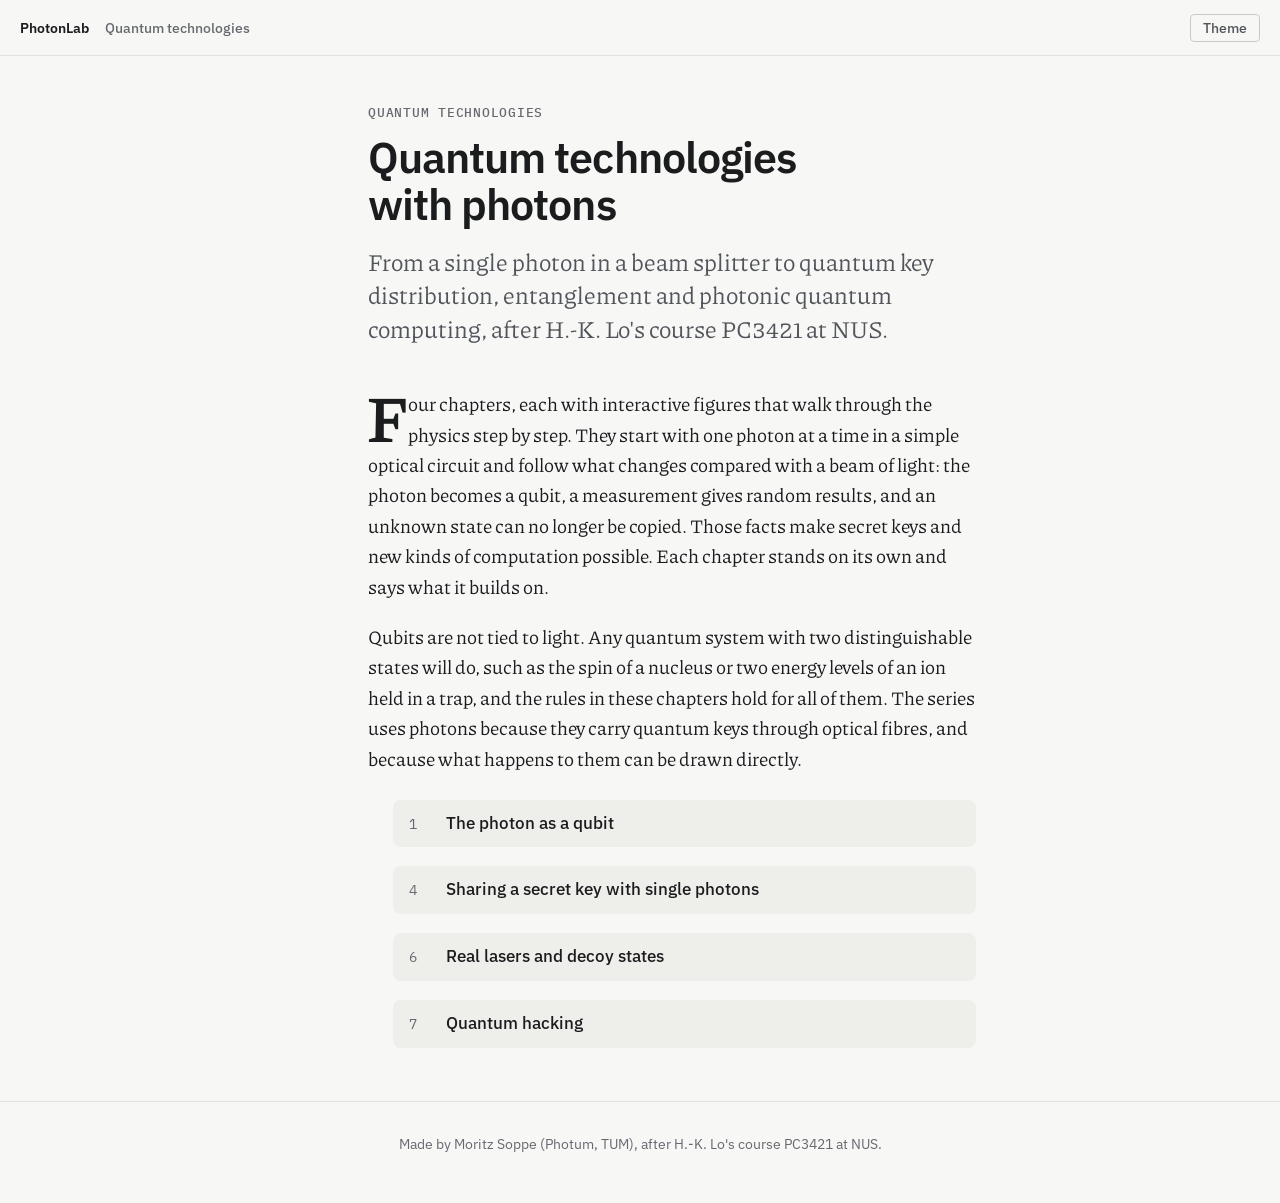
==== commit 3255a655: "Say that qubits are not tied to photons Co-Authored-By: Claude Opus 5.5 <noreply@anthropic.com>" ====
--- a/index.html
+++ b/index.html
@@ -21,7 +21,7 @@
               : "dark";
       } catch {}
     </script>
-    <script type="module" crossorigin src="./assets/main-Bn-H3xcI.js"></script>
+    <script type="module" crossorigin src="./assets/main-2_5z7U6z.js"></script>
     <link rel="stylesheet" crossorigin href="./assets/main-IV2dKmiz.css">
   </head>
   <body data-page="index">
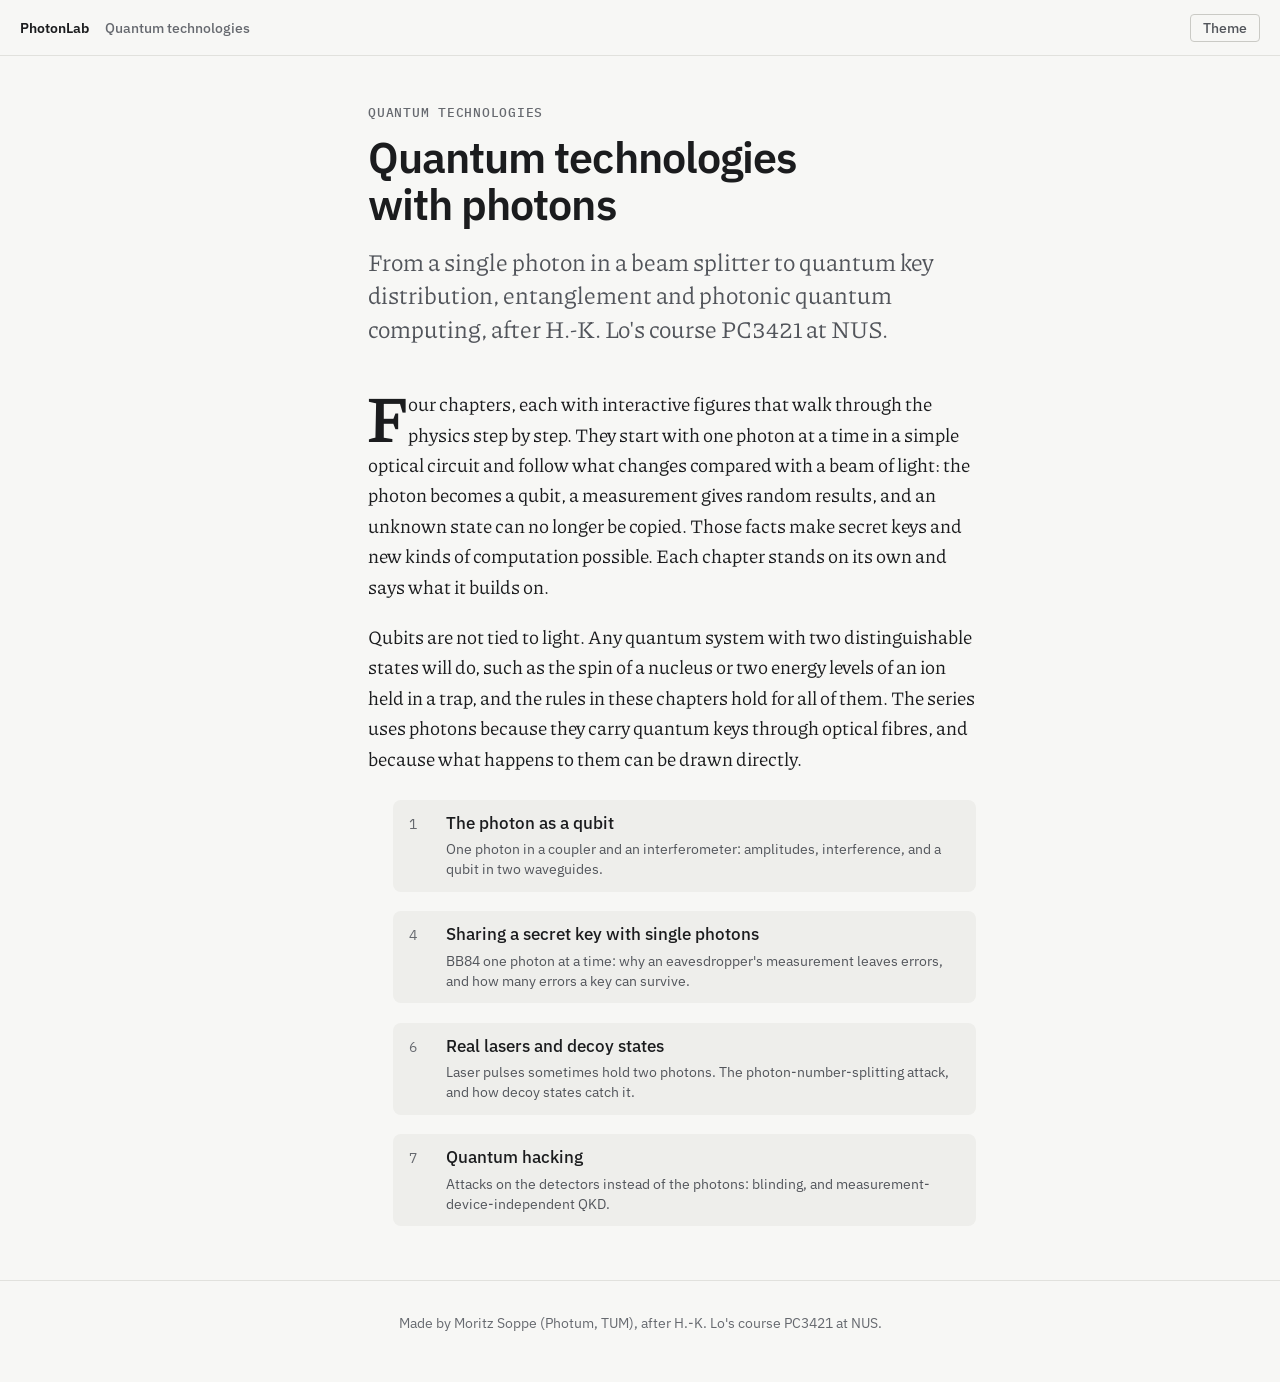
==== commit c54b9ebc: "Smooth motion in the guided figures; chapter summaries on the index page Co-Authored-By: Claude Fabl" ====
--- a/index.html
+++ b/index.html
@@ -21,8 +21,8 @@
               : "dark";
       } catch {}
     </script>
-    <script type="module" crossorigin src="./assets/main-2_5z7U6z.js"></script>
-    <link rel="stylesheet" crossorigin href="./assets/main-IV2dKmiz.css">
+    <script type="module" crossorigin src="./assets/main-L1g3jYIj.js"></script>
+    <link rel="stylesheet" crossorigin href="./assets/main-B2dcOmZ3.css">
   </head>
   <body data-page="index">
     <div id="root"></div>
--- a/assets/main-B2dcOmZ3.css
+++ b/assets/main-B2dcOmZ3.css
@@ -0,0 +1 @@
+@font-face{font-family:IBM Plex Sans;font-style:normal;font-display:swap;font-weight:400;src:url(./ibm-plex-sans-latin-400-normal-CDDApCn2.woff2)format("woff2"),url(./ibm-plex-sans-latin-400-normal-CYLoc0-x.woff)format("woff")}@font-face{font-family:IBM Plex Sans;font-style:normal;font-display:swap;font-weight:500;src:url(./ibm-plex-sans-latin-500-normal-6ng42L7E.woff2)format("woff2"),url(./ibm-plex-sans-latin-500-normal-BgVn5rGT.woff)format("woff")}@font-face{font-family:IBM Plex Sans;font-style:normal;font-display:swap;font-weight:600;src:url(./ibm-plex-sans-latin-600-normal-CuJfVYMP.woff2)format("woff2"),url(./ibm-plex-sans-latin-600-normal-Cu4Hd6ag.woff)format("woff")}@font-face{font-family:IBM Plex Sans;font-style:normal;font-display:swap;font-weight:400;src:url(./ibm-plex-sans-greek-400-normal-_efipK4i.woff2)format("woff2"),url(./ibm-plex-sans-greek-400-normal-D9ESIMu3.woff)format("woff")}@font-face{font-family:IBM Plex Mono;font-style:normal;font-display:swap;font-weight:400;src:url(./ibm-plex-mono-latin-400-normal-DMJ8VG8y.woff2)format("woff2"),url(./ibm-plex-mono-latin-400-normal-CvHOgSBP.woff)format("woff")}@font-face{font-family:IBM Plex Mono;font-style:normal;font-display:swap;font-weight:500;src:url(./ibm-plex-mono-latin-500-normal-DSY6xOcd.woff2)format("woff2"),url(./ibm-plex-mono-latin-500-normal-CB9ihrfo.woff)format("woff")}:root{--color-canvas:#05090f;--color-chip:#0a111c;--color-chip-edge:#22324a;--color-grid:#15223a;--color-grid-major:#213350;--color-panel:#0d1623;--color-panel-hover:#142133;--color-ruler:#070c14;--color-line:#1a2638;--color-line-strong:#26354b;--color-text:#dce4ee;--color-text-muted:#9fadc0;--color-text-subtle:#7b8aa0;--color-tip-bg:#dce4ee;--color-tip-fg:#0a111c;--color-silicon:#566e90;--color-metal:#6f829c;--color-select:#4c9bff;--light:#a58bff;--light-hot:#e6dcff;--light-blend:screen;--color-problem:#f25ce6;--field-pos:#ff6b5f;--field-neg:#4f9dff;--wavelength-1:#6b73ff;--wavelength-2:#2fc4ff;--wavelength-3:#3ee07a;--wavelength-4:#ffd83a;--wavelength-5:#ff8a2a;--wavelength-6:#ff4436;--shadow-float:0 10px 30px #00000073;--font-ui:"IBM Plex Sans", system-ui, -apple-system, "Segoe UI", sans-serif;--font-num:"IBM Plex Mono", ui-monospace, "SFMono-Regular", monospace;--text-2xs:10.5px;--text-xs:11.5px;--text-ui:12.5px;--text-title:13px;--radius-control:5px;--radius-module:6px;--radius-panel:8px;--control-size:36px;--control-size-sm:30px;--paper:#131415;--paper-sunk:#1b1c1e;--ink:#e6e6e3;--ink-muted:#a8a9a7;--ink-subtle:#85878a;--rule:#26282a;--rule-strong:#393b3e;--accent:#6cc6cc;--accent-line:#6cc6cc66;--scrim:#0009;--font-text:"Piazzolla Variable", georgia, serif;--font-head:var(--font-ui);--weight-head:600;--track-head:-.022em;--type-body:1.1875rem;--type-leading:1.6;--type-h1:2.7rem;--type-h2:1.75rem;--type-h3:1.2rem;--type-dek:1.5rem;--type-keyidea:1.4rem;--type-callout:1rem;--type-caption:.875rem;--type-note:.8438rem;--type-label:.7813rem;--type-nav:.875rem;--katex-scale:1.08em;--measure:calc(var(--type-body) * 32);--rail-width:13rem;--margin-width:14rem;--gutter:20px;--header-height:56px;--space-1:.25rem;--space-2:.5rem;--space-3:.75rem;--space-4:1rem;--space-6:1.5rem;--space-8:2rem;--space-12:3rem;--radius-sm:4px;--radius-md:8px;--duration-fast:.12s;--duration-base:.24s}:root[data-theme=dark]{--lightningcss-light: ;--lightningcss-dark:initial;color-scheme:dark}:root[data-theme=light]{--lightningcss-light:initial;--lightningcss-dark: ;color-scheme:light;--color-canvas:#e6eaef;--color-chip:#f6f8fa;--color-chip-edge:#c5ced9;--color-grid:#dde3ea;--color-grid-major:#c7d0db;--color-panel:#fff;--color-panel-hover:#f0f3f6;--color-ruler:#eef1f4;--color-line:#e1e6ec;--color-line-strong:#cfd6df;--color-text:#0d1827;--color-text-muted:#46566b;--color-text-subtle:#5b6a7e;--color-tip-bg:#0d1827;--color-tip-fg:#f6f8fa;--color-silicon:#7a889b;--color-metal:#71839b;--color-select:#1e6fd9;--light:#7b4dff;--light-hot:#7b4dff;--light-blend:normal;--color-problem:#b0209f;--field-pos:#d03a2f;--field-neg:#1f63d1;--wavelength-1:#4450e0;--wavelength-2:#0091c7;--wavelength-3:#139a47;--wavelength-4:#b88c00;--wavelength-5:#dd620a;--wavelength-6:#d3261a;--shadow-float:0 1px 2px #0d18270f, 0 10px 28px #0d18271a;--paper:#f7f7f5;--paper-sunk:#eeeeeb;--ink:#1b1c1e;--ink-muted:#52555b;--ink-subtle:#66696f;--rule:#e1e1dd;--rule-strong:#cacac5;--accent:#0c6770;--accent-line:#0c677066;--scrim:#1b1c1e66}@media (pointer:coarse){:root{--control-size:44px;--control-size-sm:44px}}@media (width<=720px){:root{--type-body:1.125rem;--type-h1:2rem;--type-h2:1.4rem;--type-dek:1.25rem;--type-keyidea:1.2rem;--gutter:18px}}@media (prefers-reduced-motion:reduce){:root{--duration-fast:0s;--duration-base:0s}}*,:before,:after{box-sizing:border-box}html{-webkit-text-size-adjust:100%;-moz-text-size-adjust:100%;text-size-adjust:100%;scroll-padding-top:calc(var(--header-height) + var(--space-6))}body{background:var(--paper);color:var(--ink);font:400 var(--type-body) / var(--type-leading) var(--font-text);font-optical-sizing:auto;font-kerning:normal;text-rendering:optimizelegibility;-webkit-font-smoothing:antialiased;margin:0}a{color:var(--accent);-webkit-text-decoration:underline 1px var(--accent-line);text-decoration:underline 1px var(--accent-line);text-underline-offset:.2em}a:hover{text-decoration-color:currentColor}:focus-visible{outline:2px solid var(--color-select);outline-offset:2px;border-radius:2px}::selection{background:color-mix(in srgb, var(--color-select) 25%, transparent)}.katex{font-size:var(--katex-scale)}.katex:not(.katex-display>.katex){white-space:nowrap}.katex-display{padding:2px 0;overflow:auto hidden}.katex-display>.katex>.katex-html>.tag{color:var(--ink-subtle);font:400 var(--type-caption) / 1 var(--font-num)}.katex-display>.katex>.katex-html>.tag *{font:inherit}@media (width<=720px){.katex-display>.katex>.katex-html>.tag{margin-left:1.5em;position:static}}.visually-hidden{clip-path:inset(50%);white-space:nowrap;width:1px;height:1px;position:absolute;overflow:hidden}.skip-link{z-index:40;top:var(--space-2);left:var(--space-2);padding:var(--space-2) var(--space-3);border-radius:var(--radius-sm);background:var(--ink);color:var(--paper);font:500 var(--type-nav) var(--font-ui);position:absolute;transform:translateY(-200%)}.skip-link:focus{transform:none}@view-transition{navigation:auto}::view-transition-group(*){animation-duration:var(--duration-base)}::view-transition-old(*){animation-duration:var(--duration-base)}::view-transition-new(*){animation-duration:var(--duration-base)}@media (prefers-reduced-motion:reduce){html{scroll-behavior:auto}@view-transition{navigation:none}}@media print{html{font-size:9.5pt}.site-header,.site-footer,.rail,.end-cards,.skip-link{display:none!important}}@page{size:a4;margin:16mm 16mm 18mm;@bottom-right{content:counter(page);font:8pt IBM Plex Mono,monospace}}.prose{counter-reset:section figure table note}.prose>*{margin-block:0}.prose>*+*{margin-top:1.05em}.prose>:is(h2,h3)+*{margin-top:.5em}.prose>*+h2{margin-top:2.1em}.prose>*+h3{margin-top:1.6em}.prose>:is(.block,.katex-display)+*,.prose>*+.block{margin-top:2em}.prose>.katex-display{margin-top:1.3em}.prose>:is(h2,h3)+:is(.block,.katex-display){margin-top:.75em}.prose>.rail+*{margin-top:0}.prose>.article-header+*{margin-top:2.75rem}.prose>p{text-wrap:pretty;position:relative}.prose>.article-header+p:first-letter{float:left;margin:.1em .08em 0 0;font-size:3.2em;font-weight:600;line-height:.8}@supports (initial-letter:2){.prose>.article-header+p:first-letter{float:none;font-size:inherit;line-height:inherit;initial-letter:2;margin:0 .1em 0 0}}.prose h2,.prose h3{font-family:var(--font-head);font-weight:var(--weight-head);letter-spacing:var(--track-head);text-wrap:balance}.prose>h2{font-size:var(--type-h2);counter-increment:section;line-height:1.22;position:relative}.prose>h2>.section-link{font:400 var(--type-caption) / 1 var(--font-num);letter-spacing:0;color:var(--ink-subtle);white-space:nowrap;text-decoration:none;position:absolute;top:.7em;right:calc(100% + 1.1rem)}.prose>h2>.section-link:before{content:"§ ";opacity:0}.prose>h2>.section-link:after{content:counter(section)}.prose>h2:hover>.section-link,.prose>h2>.section-link:focus-visible{color:var(--accent)}.prose>h2:hover>.section-link:before,.prose>h2>.section-link:focus-visible:before{opacity:1}.prose>h2>.section-link[data-copied]:before{content:none}.prose>h2>.section-link[data-copied]:after{content:attr(data-copied)}.prose>h3{font-size:var(--type-h3);line-height:1.3}@media (width<1000px){.prose>h2>.section-link{margin-right:var(--space-3);vertical-align:.3em;display:inline-block;position:static}.prose>h2>.section-link:before{content:none}}.prose>p.end:after{content:"    ";background:var(--ink-subtle);margin-left:.3em;-webkit-mask:url("data:image/svg+xml,%3csvg%20xmlns='http://www.w3.org/2000/svg'%20viewBox='30%2070%20440%20380'%20fill='none'%20stroke='%23000'%20stroke-linecap='round'%3e%3cpath%20stroke-width='32'%20d='M390%20190V330M120%20260H460'/%3e%3cpath%20stroke-width='20'%20d='M50%20360H260M190%20290V430M70%20160H360M290%2090V230'/%3e%3c/svg%3e") 50%/.95em .8em no-repeat;mask:url("data:image/svg+xml,%3csvg%20xmlns='http://www.w3.org/2000/svg'%20viewBox='30%2070%20440%20380'%20fill='none'%20stroke='%23000'%20stroke-linecap='round'%3e%3cpath%20stroke-width='32'%20d='M390%20190V330M120%20260H460'/%3e%3cpath%20stroke-width='20'%20d='M50%20360H260M190%20290V430M70%20160H360M290%2090V230'/%3e%3c/svg%3e") 50%/.95em .8em no-repeat}.prose :is(ul,ol){padding-left:1.3em}.prose li{margin:.3em 0}.prose li::marker{color:var(--ink-subtle);font-family:var(--font-num);font-size:.85em}.prose strong{font-weight:650}.prose hr{border:0;border-top:1px solid var(--rule);width:100%}.prose blockquote{padding-left:var(--space-4);border-left:2px solid var(--rule-strong);color:var(--ink-muted);margin-inline:0}.prose code{font:.85em var(--font-num)}.prose table{border-collapse:collapse;width:100%;font:400 var(--type-caption) / 1.4 var(--font-ui)}.prose th{padding:0 var(--space-4) var(--space-2) 0;border-bottom:1px solid var(--rule-strong);color:var(--ink-muted);font-size:var(--type-label);text-align:left;font-weight:600}.prose td{padding:var(--space-2) var(--space-4) var(--space-2) 0;border-bottom:1px solid var(--rule)}.prose :is(th,td):is([align=right],[style*=right]){text-align:right}.prose td:is([align=right],[style*=right]){font-family:var(--font-num)}@media print{.prose>p{orphans:3;widows:3}.prose>:is(h2,h3){break-after:avoid}.prose>:is(.figure,.keyidea,.takeaways,table){break-inside:avoid}.prose>p.end:after{-webkit-print-color-adjust:exact;print-color-adjust:exact}.prose [data-figure-actions],.prose .figure input[type=range],.prose .article-header .lab{display:none}.prose .refs a[data-plain]{font-size:0}.prose .refs a[data-plain]:after{content:attr(href);font-size:var(--type-caption)}}:root{--font-text:"Piazzolla", georgia, serif}.site-header{align-items:center;gap:var(--space-4);height:var(--header-height);padding:0 var(--gutter);border-bottom:1px solid var(--rule);font:500 var(--type-nav) var(--font-ui);display:flex}.site-header .brand{color:var(--ink);font-weight:600;text-decoration:none}.site-header .crumb{color:var(--ink-subtle)}.site-header button{padding:var(--space-1) var(--space-3);border:1px solid var(--rule-strong);border-radius:var(--radius-sm);color:var(--ink-muted);font:inherit;cursor:pointer;background:0 0;margin-left:auto}.page-grid{grid-template-columns:minmax(var(--gutter), 1fr) minmax(0, var(--measure)) minmax(var(--gutter), 1fr);padding:var(--space-12) 0 var(--space-12);display:grid}.page-grid>*{grid-column:2;min-width:0}.article-header .stage{margin:0 0 var(--space-3);color:var(--ink-subtle);font:500 var(--type-label) / 1.4 var(--font-num);letter-spacing:.06em;text-transform:uppercase}.article-header h1{font:var(--weight-head) var(--type-h1) / 1.1 var(--font-head);letter-spacing:var(--track-head);text-wrap:balance;margin:0}.article-header .dek{margin:var(--space-4) 0 0;color:var(--ink-muted);font-size:var(--type-dek);line-height:1.4}.article-header .source{margin:var(--space-4) 0 0;color:var(--ink-subtle);font:400 var(--type-caption) / 1.5 var(--font-ui)}.m{white-space:nowrap;font-style:italic}.m .up{font-style:normal}.eq{grid-template-columns:2.5rem minmax(0,1fr) 2.5rem;align-items:center;font-size:1.1em;display:grid}.eq-body{grid-column:2;min-width:0;overflow:auto hidden}.eq-body .katex-display{margin:.4em 0;overflow:visible}.eq-num{color:var(--ink-subtle);font:400 var(--type-caption) / 1 var(--font-num);grid-column:3;justify-self:end}@media (width<=720px){.eq{grid-template-columns:minmax(0,1fr);font-size:1em}.eq-body,.eq-num{grid-column:1}.eq-num{grid-row:1;margin-bottom:-.6em}}.figure{counter-increment:figure;margin-inline:0}.figure>.panel{gap:var(--space-4);padding:var(--space-6);border-radius:var(--radius-md);background:var(--paper-sunk);color:var(--ink);font-family:var(--font-ui);grid-template-columns:minmax(0,1fr);display:grid}.figure figcaption{max-width:36em;margin-top:var(--space-3);color:var(--ink-muted);font:400 var(--type-caption) / 1.55 var(--font-ui);text-wrap:pretty}.figure figcaption b{margin-right:var(--space-2);color:var(--ink);font-weight:600}.figure figcaption b:after{content:counter(figure)}.callout{padding:var(--space-4) var(--space-6);border:1px dashed var(--rule-strong);color:var(--ink-muted);font:400 .9375rem / 1.6 var(--font-ui);border-radius:6px}.callout .label,.keyidea .label,.takeaways .label{margin-bottom:var(--space-1);color:var(--ink);font:600 var(--type-label) / 1.4 var(--font-ui);display:block}.callout ol{margin:0;padding-left:1.3em}.keyidea{padding:var(--space-2) 0;text-align:center}.keyidea .label{margin-bottom:var(--space-3);color:var(--ink-muted)}.keyidea p{max-width:30em;font:500 var(--type-keyidea) / 1.35 var(--font-head);letter-spacing:-.01em;text-wrap:balance;margin:0 auto}.takeaways .label{margin-bottom:var(--space-3);color:var(--ink-muted)}.takeaways ol{gap:var(--space-3);counter-reset:takeaway;margin:0;padding:0;list-style:none;display:grid}.takeaways li{counter-increment:takeaway;margin:0;padding-left:28px;font-size:.95em;position:relative}.takeaways li:before{content:counter(takeaway);color:var(--ink-subtle);font:500 .8125rem/1.9 var(--font-num);position:absolute;left:0}.refs{color:var(--ink-muted);font:400 var(--type-caption) / 1.55 var(--font-ui);padding-left:1.3em}.page-grid{grid-template-columns:minmax(var(--gutter), 1fr) var(--rail-width) minmax(2rem, 4rem) minmax(0, var(--measure)) minmax(var(--gutter), 1fr) var(--rail-width)}.page-grid>*{grid-column:4}.page-grid>.rail{top:var(--space-8);font:400 var(--type-nav) / 1.4 var(--font-ui);grid-area:1/2/span 200;align-self:start;margin:0;position:sticky}.rail .label{margin-bottom:var(--space-3);color:var(--ink-subtle);font:600 var(--type-label) / 1.4 var(--font-ui);display:block}.rail ol{gap:var(--space-2);counter-reset:toc;margin:0;padding:0;list-style:none;display:grid}.rail li{counter-increment:toc}.rail a{gap:var(--space-2);color:var(--ink-muted);text-decoration:none;display:flex}.rail a:before{content:counter(toc);min-width:1.2em;color:var(--ink-subtle);font:400 var(--type-caption) / 1.6 var(--font-num)}.rail a:hover,.rail a[aria-current=true]{color:var(--ink)}.rail a[aria-current=true]:before{color:var(--accent)}@media (width<1260px){.page-grid{grid-template-columns:minmax(var(--gutter), 1fr) 0 0 minmax(0, var(--measure)) minmax(var(--gutter), 1fr) 0}.page-grid>.rail{display:none}}@media (width<=720px){.page-grid>.figure{grid-column:1/-1}.figure>.panel{padding:var(--space-4) var(--gutter);border-radius:0}.figure figcaption{padding:0 var(--gutter)}}.bench{width:100%;height:auto;display:block;overflow:visible}.guide{fill:none;stroke:var(--rule-strong);stroke-width:6px;stroke-linecap:round;stroke-linejoin:round}.guide-light{fill:none;stroke:var(--light);stroke-width:6px;stroke-linecap:round;stroke-linejoin:round;transition:opacity var(--duration-base)}.detector{fill:var(--paper);stroke:var(--ink-subtle);stroke-width:1.5px}.detector-lit{fill:var(--light);transition:opacity var(--duration-base)}.detector-flash{fill:var(--light);opacity:0;filter:blur(6px);animation:.6s ease-out flash}@keyframes flash{0%{opacity:.9}to{opacity:0}}.source,.cube{fill:var(--paper);stroke:var(--ink-subtle);stroke-width:1.5px}.cube-diag{stroke:var(--ink-subtle);stroke-width:1px}.dial{fill:none;stroke:var(--rule-strong)}.dial-0{stroke:var(--ink);stroke-width:2px;stroke-linecap:round}.dial-1{stroke:var(--ink-subtle);stroke-width:1.5px;stroke-dasharray:2 3}.eve{fill:none;stroke:var(--field-pos);stroke-width:1.5px;stroke-dasharray:4 4}.part-label{fill:var(--ink-muted);font:500 11.5px var(--font-ui)}.port{fill:var(--ink-muted);font:500 11px var(--font-num);white-space:pre}.pol circle{fill:var(--paper);stroke:var(--rule-strong);stroke-width:1.5px}.pol line{stroke:var(--light);stroke-width:3px;stroke-linecap:round}.pol-bad line{stroke:var(--field-pos)}.photon-halo{fill:var(--light);opacity:.45;filter:blur(7px)}@media (prefers-reduced-motion:reduce){.detector-flash{animation:none}}.tape{font:500 var(--type-caption) / 1 var(--font-num);grid-template-columns:6.5rem repeat(12,minmax(1.75rem,1fr));gap:3px;display:grid;overflow-x:auto}.tape-col{border-radius:var(--radius-md);grid-template-rows:repeat(6,1.9rem);place-items:center;display:grid}.tape-head{color:var(--ink-subtle);font:400 .75rem / 1.2 var(--font-ui);justify-items:start}.tape-col.kept{background:var(--paper);box-shadow:inset 0 0 0 1.5px var(--light)}.tape-col.drop{color:var(--ink-subtle)}.tape-col.drop .glyph{opacity:.45}.tape-col.empty{background:var(--paper);opacity:.35}.tape-col span:last-child{font:500 .6875rem / 1 var(--font-ui)}.tape-col.kept span:last-child{color:var(--light)}.glyph{width:1.45rem;height:1.45rem}.key{gap:var(--space-2);display:grid}.key-row{grid-template-columns:6.5rem minmax(0,1fr);align-items:start;display:grid}.key-row .key-label{line-height:1.6rem}.key-label{color:var(--ink-subtle);font:400 .75rem / 1.2 var(--font-ui)}.key-bits{min-height:1.6rem;font:500 var(--type-caption) / 1.6rem var(--font-num);text-align:center;grid-template-columns:repeat(32,minmax(0,1fr));gap:2px;display:grid}.bit{background:var(--paper);border-radius:3px}.bit-bad{background:var(--field-pos);color:var(--paper)}.rate{gap:var(--space-4);grid-template-columns:minmax(0,1fr) 9rem;align-items:center;display:grid}.rate-plot{min-width:0}.verdict{gap:var(--space-1);padding:var(--space-4);border-radius:var(--radius-md);background:var(--paper);text-align:center;transition:box-shadow var(--duration-base);display:grid}.verdict strong{font:500 2rem / 1 var(--font-num)}.verdict span{color:var(--ink-muted);font:400 .75rem / 1.3 var(--font-ui)}.verdict-ok{box-shadow:inset 0 0 0 1.5px var(--light)}.verdict-ok strong{color:var(--light)}.verdict-bad{box-shadow:inset 0 0 0 1.5px var(--field-pos)}.verdict-bad strong{color:var(--field-pos)}@media (width<=720px){.rate{grid-template-columns:minmax(0,1fr)}.key-bits{grid-template-columns:repeat(16,minmax(0,1fr))}}.zone{fill:var(--ink-subtle);opacity:.1}.heater{fill:none;stroke:var(--ink-subtle);stroke-width:1.5px}.packet{fill:var(--light)}.packet-halo{fill:var(--light);opacity:.5;filter:blur(8px)}.part-label.warn{fill:var(--field-pos)}.mzi-lower{gap:var(--space-6);grid-template-columns:auto minmax(0,1fr);align-items:center;display:grid}.clocks{gap:var(--space-3);display:grid}@media (width<=720px){.mzi-lower{grid-template-columns:minmax(0,1fr)}.clocks{grid-auto-flow:column;justify-content:center}}.end-cards{gap:var(--space-4);padding-top:var(--space-6);border-top:1px solid var(--rule);grid-template-columns:1fr 1fr;display:grid}.end-cards a{gap:var(--space-1);padding:var(--space-4);border-radius:var(--radius-md);background:var(--paper-sunk);color:var(--ink);font:500 1rem / 1.35 var(--font-head);text-decoration:none;display:grid}.end-cards a:hover{box-shadow:inset 0 0 0 1px var(--rule-strong)}.end-cards a.next{text-align:right;grid-column:2}.end-cards span{color:var(--ink-subtle);font:400 var(--type-label) / 1.4 var(--font-ui)}.series{gap:var(--space-2);padding:0;list-style:none;display:grid}.series li>a,.series li.planned{gap:var(--space-4);padding:var(--space-3) var(--space-4);border-radius:var(--radius-md);font:500 1.05rem / 1.4 var(--font-head);align-items:baseline;display:flex}.series li>a{background:var(--paper-sunk);color:var(--ink);text-decoration:none}.series li>a:hover{box-shadow:inset 0 0 0 1px var(--light)}.series li.planned{color:var(--ink-subtle)}.series span{min-width:1.5em;color:var(--ink-subtle);font:400 var(--type-caption) / 1 var(--font-num)}.series small{margin-top:var(--space-1);color:var(--ink-muted);font:400 var(--type-caption) / 1.45 var(--font-ui);display:block}.series em{font:400 var(--type-label) / 1 var(--font-ui);margin-left:auto}.site-header .crumb{text-decoration:none}@media (width<=720px){.bench .part-label,.bench .port{font-size:19px}}.dialfig{width:11rem;height:11rem;display:block}.dialfig .dial-0,.dialfig .dial-1{stroke-width:2px}.state-a,.state-b{stroke:var(--light);stroke-width:4px;stroke-linecap:round}.state-b{opacity:.6}.pol-ghost line{stroke:var(--ink-subtle)}@media (width<=720px){.dialfig{justify-self:center}}.hbars{gap:var(--space-2);min-width:0;display:grid}.hbar{gap:var(--space-3);font:400 var(--type-caption) / 1.3 var(--font-ui);grid-template-columns:10rem minmax(0,1fr) 4rem;align-items:center;display:grid}.hbar-label{color:var(--ink-muted)}.hbar-track{background:var(--paper);border-radius:5px;height:10px}.hbar-fill{background:var(--light);height:100%;transition:width var(--duration-base);border-radius:5px;display:block}.hbar-fill.hbar-bad{background:var(--field-pos)}.hbar-value{font-family:var(--font-num);text-align:right}.verdicts{gap:var(--space-3);display:grid}.pbar{fill:var(--light)}.pbar-empty{opacity:.35}.pbar-multi{fill:var(--field-pos)}.axisline,.threshold{stroke:var(--ink-subtle);stroke-width:1px}.threshold{stroke:var(--field-pos);stroke-dasharray:5 4}.det-click{fill:var(--light)}.det-dark{fill:none;stroke:var(--ink-subtle)}@media (width<=720px){.hbar{grid-template-columns:7rem minmax(0,1fr) 3.5rem}}.dense{font:400 var(--type-caption) / 1.4 var(--font-ui);gap:2px;display:grid}.dense-row{gap:var(--space-3);padding:var(--space-2) var(--space-3);border-radius:var(--radius-sm);color:var(--ink-muted);grid-template-columns:3rem 6rem 4rem minmax(0,1fr);display:grid}.dense-row.current{background:var(--paper);box-shadow:inset 0 0 0 1.5px var(--light);color:var(--ink)}.port-text{font-family:var(--font-num)}.ok-text{color:var(--light)}.warn-text{color:var(--field-pos)}@media (width<=720px){.dense-row{gap:var(--space-2);grid-template-columns:2.5rem 4.5rem 3rem minmax(0,1fr)}}.site-footer{padding:var(--space-8) var(--gutter) var(--space-12);border-top:1px solid var(--rule);color:var(--ink-subtle);font:400 var(--type-caption) / 1.5 var(--font-ui);text-align:center}.stepper{gap:var(--space-2);font:500 .75rem / 1.2 var(--font-ui);flex-wrap:wrap;margin:0;padding:0;list-style:none;display:flex}.stepper li{padding:var(--space-1) var(--space-3);border:1px solid var(--rule-strong);color:var(--ink-subtle);transition:background-color var(--duration-base), color var(--duration-base);border-radius:999px}.stepper li.past{color:var(--ink-muted)}.stepper li.current{border-color:var(--light);background:var(--light);color:var(--paper)}.step-card{min-height:4.6em;padding:var(--space-3) var(--space-4);border-left:3px solid var(--rule-strong);border-radius:var(--radius-sm);background:var(--paper);font:400 .9375rem / 1.55 var(--font-ui);margin:0}.step-good{border-left-color:var(--light)}.step-bad{border-left-color:var(--field-pos)}.key-bits.key-bits-20{grid-template-columns:repeat(20,minmax(0,1fr))}@media (width<=720px){.key-bits.key-bits-20{grid-template-columns:repeat(10,minmax(0,1fr))}.step-card{min-height:6.5em}.deeper-body .katex-display{font-size:.9em}.figure button[class*=_button_]:not(:has(svg)){width:auto;padding:0 var(--space-3)}}.dot{stroke:var(--light);stroke-width:2px}.dot-signal{fill:var(--light)}.dot-decoy{fill:var(--paper)}.dot-memory{fill:var(--field-pos);stroke:var(--field-pos)}.hbar-track{position:relative}.hbar-mark{background:var(--ink);width:2px;margin-left:-1px;position:absolute;top:-4px;bottom:-4px}.bright{fill:none;stroke:var(--light);stroke-width:10px;stroke-linecap:round;filter:drop-shadow(0 0 6px var(--light));transition:opacity var(--duration-base)}.note-ref{color:var(--accent);font:500 .7em / 1 var(--font-num);vertical-align:super;cursor:pointer;counter-increment:note;background:0 0;border:0;padding:0 .15em}.note-ref:before{content:counter(note)}.note-body{color:var(--ink-muted);font:400 var(--type-note) / 1.5 var(--font-ui);display:none}.note-body.open{margin:var(--space-2) 0;padding-left:var(--space-3);border-left:2px solid var(--rule-strong);display:block}@media (width>=1260px){.note-ref{cursor:default}.note-body,.note-body.open{width:13rem;padding:0 0 0 var(--space-3);border-left:1px solid var(--rule-strong);margin:0;display:block;position:absolute;left:calc(100% + 2.5rem);transform:translateY(-1.4em)}}.deeper{border-top:1px solid var(--rule);border-bottom:1px solid var(--rule)}.deeper summary{align-items:baseline;gap:var(--space-1) var(--space-4);padding:var(--space-4) 0;font-family:var(--font-ui);cursor:pointer;flex-wrap:wrap;list-style:none;display:flex}.deeper summary::-webkit-details-marker{display:none}.deeper summary:after{content:"Show";color:var(--accent);font-size:var(--type-caption);margin-left:auto}.deeper[open] summary:after{content:"Hide"}.deeper-title{font:var(--weight-head) 1.15rem / 1.3 var(--font-head);letter-spacing:var(--track-head)}.deeper-sub{color:var(--ink-subtle);font-size:var(--type-caption)}.deeper-body{padding-bottom:var(--space-6);font-size:.95em}.deeper-body>*+*{margin-top:.9em}.deeper-body p{margin-bottom:0}.lab-link{gap:var(--space-1) var(--space-4);padding:var(--space-4) var(--space-6);border:1px solid var(--rule-strong);border-radius:var(--radius-md);color:var(--ink);font-family:var(--font-ui);grid-template-columns:minmax(0,1fr) auto;align-items:center;text-decoration:none;display:grid}.lab-link:hover{border-color:var(--light)}.lab-kicker{color:var(--ink-subtle);font:600 var(--type-label) / 1.4 var(--font-ui)}.lab-text{grid-column:1;font-size:.9375rem}.lab-go{color:var(--light);grid-area:1/2/span 2;font-size:1.5rem}.waves{gap:var(--space-1);min-width:0;display:grid;overflow:hidden}@font-face{font-display:block;font-family:KaTeX_AMS;font-style:normal;font-weight:400;src:url(./KaTeX_AMS-Regular-BQhdFMY1.woff2)format("woff2"),url(./KaTeX_AMS-Regular-DMm9YOAa.woff)format("woff"),url(./KaTeX_AMS-Regular-DRggAlZN.ttf)format("truetype")}@font-face{font-display:block;font-family:KaTeX_Caligraphic;font-style:normal;font-weight:700;src:url(./KaTeX_Caligraphic-Bold-Dq_IR9rO.woff2)format("woff2"),url(./KaTeX_Caligraphic-Bold-BEiXGLvX.woff)format("woff"),url(./KaTeX_Caligraphic-Bold-ATXxdsX0.ttf)format("truetype")}@font-face{font-display:block;font-family:KaTeX_Caligraphic;font-style:normal;font-weight:400;src:url(./KaTeX_Caligraphic-Regular-Di6jR-x-.woff2)format("woff2"),url(./KaTeX_Caligraphic-Regular-CTRA-rTL.woff)format("woff"),url(./KaTeX_Caligraphic-Regular-wX97UBjC.ttf)format("truetype")}@font-face{font-display:block;font-family:KaTeX_Fraktur;font-style:normal;font-weight:700;src:url(./KaTeX_Fraktur-Bold-CL6g_b3V.woff2)format("woff2"),url(./KaTeX_Fraktur-Bold-BsDP51OF.woff)format("woff"),url(./KaTeX_Fraktur-Bold-BdnERNNW.ttf)format("truetype")}@font-face{font-display:block;font-family:KaTeX_Fraktur;font-style:normal;font-weight:400;src:url(./KaTeX_Fraktur-Regular-CTYiF6lA.woff2)format("woff2"),url(./KaTeX_Fraktur-Regular-Dxdc4cR9.woff)format("woff"),url(./KaTeX_Fraktur-Regular-CB_wures.ttf)format("truetype")}@font-face{font-display:block;font-family:KaTeX_Main;font-style:normal;font-weight:700;src:url(./KaTeX_Main-Bold-Cx986IdX.woff2)format("woff2"),url(./KaTeX_Main-Bold-Jm3AIy58.woff)format("woff"),url(./KaTeX_Main-Bold-waoOVXN0.ttf)format("truetype")}@font-face{font-display:block;font-family:KaTeX_Main;font-style:italic;font-weight:700;src:url(./KaTeX_Main-BoldItalic-DxDJ3AOS.woff2)format("woff2"),url(./KaTeX_Main-BoldItalic-SpSLRI95.woff)format("woff"),url(./KaTeX_Main-BoldItalic-DzxPMmG6.ttf)format("truetype")}@font-face{font-display:block;font-family:KaTeX_Main;font-style:italic;font-weight:400;src:url(./KaTeX_Main-Italic-NWA7e6Wa.woff2)format("woff2"),url(./KaTeX_Main-Italic-BMLOBm91.woff)format("woff"),url(./KaTeX_Main-Italic-3WenGoN9.ttf)format("truetype")}@font-face{font-display:block;font-family:KaTeX_Main;font-style:normal;font-weight:400;src:url(./KaTeX_Main-Regular-B22Nviop.woff2)format("woff2"),url(./KaTeX_Main-Regular-Dr94JaBh.woff)format("woff"),url(./KaTeX_Main-Regular-ypZvNtVU.ttf)format("truetype")}@font-face{font-display:block;font-family:KaTeX_Math;font-style:italic;font-weight:700;src:url(./KaTeX_Math-BoldItalic-CZnvNsCZ.woff2)format("woff2"),url(./KaTeX_Math-BoldItalic-iY-2wyZ7.woff)format("woff"),url(./KaTeX_Math-BoldItalic-B3XSjfu4.ttf)format("truetype")}@font-face{font-display:block;font-family:KaTeX_Math;font-style:italic;font-weight:400;src:url(./KaTeX_Math-Italic-t53AETM-.woff2)format("woff2"),url(./KaTeX_Math-Italic-DA0__PXp.woff)format("woff"),url(./KaTeX_Math-Italic-flOr_0UB.ttf)format("truetype")}@font-face{font-display:block;font-family:KaTeX_SansSerif;font-style:normal;font-weight:700;src:url(./KaTeX_SansSerif-Bold-D1sUS0GD.woff2)format("woff2"),url(./KaTeX_SansSerif-Bold-DbIhKOiC.woff)format("woff"),url(./KaTeX_SansSerif-Bold-CFMepnvq.ttf)format("truetype")}@font-face{font-display:block;font-family:KaTeX_SansSerif;font-style:italic;font-weight:400;src:url(./KaTeX_SansSerif-Italic-C3H0VqGB.woff2)format("woff2"),url(./KaTeX_SansSerif-Italic-DN2j7dab.woff)format("woff"),url(./KaTeX_SansSerif-Italic-YYjJ1zSn.ttf)format("truetype")}@font-face{font-display:block;font-family:KaTeX_SansSerif;font-style:normal;font-weight:400;src:url(./KaTeX_SansSerif-Regular-DDBCnlJ7.woff2)format("woff2"),url(./KaTeX_SansSerif-Regular-CS6fqUqJ.woff)format("woff"),url(./KaTeX_SansSerif-Regular-BNo7hRIc.ttf)format("truetype")}@font-face{font-display:block;font-family:KaTeX_Script;font-style:normal;font-weight:400;src:url(./KaTeX_Script-Regular-D3wIWfF6.woff2)format("woff2"),url(./KaTeX_Script-Regular-D5yQViql.woff)format("woff"),url(./KaTeX_Script-Regular-C5JkGWo-.ttf)format("truetype")}@font-face{font-display:block;font-family:KaTeX_Size1;font-style:normal;font-weight:400;src:url(./KaTeX_Size1-Regular-mCD8mA8B.woff2)format("woff2"),url(./KaTeX_Size1-Regular-C195tn64.woff)format("woff"),url(./KaTeX_Size1-Regular-Dbsnue_I.ttf)format("truetype")}@font-face{font-display:block;font-family:KaTeX_Size2;font-style:normal;font-weight:400;src:url(./KaTeX_Size2-Regular-Dy4dx90m.woff2)format("woff2"),url(./KaTeX_Size2-Regular-oD1tc_U0.woff)format("woff"),url(./KaTeX_Size2-Regular-B7gKUWhC.ttf)format("truetype")}@font-face{font-display:block;font-family:KaTeX_Size3;font-style:normal;font-weight:400;src:url([data-uri])format("woff2"),url(./KaTeX_Size3-Regular-CTq5MqoE.woff)format("woff"),url(./KaTeX_Size3-Regular-DgpXs0kz.ttf)format("truetype")}@font-face{font-display:block;font-family:KaTeX_Size4;font-style:normal;font-weight:400;src:url(./KaTeX_Size4-Regular-Dl5lxZxV.woff2)format("woff2"),url(./KaTeX_Size4-Regular-BF-4gkZK.woff)format("woff"),url(./KaTeX_Size4-Regular-DWFBv043.ttf)format("truetype")}@font-face{font-display:block;font-family:KaTeX_Typewriter;font-style:normal;font-weight:400;src:url(./KaTeX_Typewriter-Regular-CO6r4hn1.woff2)format("woff2"),url(./KaTeX_Typewriter-Regular-C0xS9mPB.woff)format("woff"),url(./KaTeX_Typewriter-Regular-D3Ib7_Hf.ttf)format("truetype")}.katex{text-indent:0;text-rendering:auto;font:1.21em/1.2 KaTeX_Main,Times New Roman,serif;position:relative}.katex *{border-color:currentColor;-ms-high-contrast-adjust:none!important}.katex .katex-version:after{content:"0.16.47"}.katex .katex-mathml{clip-path:inset(50%);border:0;width:1px;height:1px;padding:0;position:absolute;overflow:hidden}.katex .katex-html>.newline{display:block}.katex .base{white-space:nowrap;width:min-content;position:relative}.katex .base,.katex .strut{display:inline-block}.katex .textbf{font-weight:700}.katex .textit{font-style:italic}.katex .textrm{font-family:KaTeX_Main}.katex .textsf{font-family:KaTeX_SansSerif}.katex .texttt{font-family:KaTeX_Typewriter}.katex .mathnormal{font-family:KaTeX_Math;font-style:italic}.katex .mathit{font-family:KaTeX_Main;font-style:italic}.katex .mathrm{font-style:normal}.katex .mathbf{font-family:KaTeX_Main;font-weight:700}.katex .boldsymbol{font-family:KaTeX_Math;font-style:italic;font-weight:700}.katex .amsrm,.katex .mathbb,.katex .textbb{font-family:KaTeX_AMS}.katex .mathcal{font-family:KaTeX_Caligraphic}.katex .mathfrak,.katex .textfrak{font-family:KaTeX_Fraktur}.katex .mathboldfrak,.katex .textboldfrak{font-family:KaTeX_Fraktur;font-weight:700}.katex .mathtt{font-family:KaTeX_Typewriter}.katex .mathscr,.katex .textscr{font-family:KaTeX_Script}.katex .mathsf,.katex .textsf{font-family:KaTeX_SansSerif}.katex .mathboldsf,.katex .textboldsf{font-family:KaTeX_SansSerif;font-weight:700}.katex .mathitsf,.katex .mathsfit,.katex .textitsf{font-family:KaTeX_SansSerif;font-style:italic}.katex .mainrm{font-family:KaTeX_Main;font-style:normal}.katex .vlist-t{border-collapse:collapse;table-layout:fixed;display:inline-table}.katex .vlist-r{display:table-row}.katex .vlist{vertical-align:bottom;display:table-cell;position:relative}.katex .vlist>span{height:0;display:block;position:relative}.katex .vlist>span>span{display:inline-block}.katex .vlist>span>.pstrut{width:0;overflow:hidden}.katex .vlist-t2{margin-right:-2px}.katex .vlist-s{vertical-align:bottom;width:2px;min-width:2px;font-size:1px;display:table-cell}.katex .vbox{flex-direction:column;align-items:baseline;display:inline-flex}.katex .hbox{width:100%}.katex .hbox,.katex .thinbox{flex-direction:row;display:inline-flex}.katex .thinbox{width:0;max-width:0}.katex .msupsub{text-align:left}.katex .mfrac>span>span{text-align:center}.katex .mfrac .frac-line{border-bottom-style:solid;width:100%;display:inline-block}.katex .hdashline,.katex .hline,.katex .mfrac .frac-line,.katex .overline .overline-line,.katex .rule,.katex .underline .underline-line{min-height:1px}.katex .mspace{display:inline-block}.katex .smash{line-height:0;display:inline}.katex .clap,.katex .llap,.katex .rlap{width:0;position:relative}.katex .clap>.inner,.katex .llap>.inner,.katex .rlap>.inner{position:absolute}.katex .clap>.fix,.katex .llap>.fix,.katex .rlap>.fix{display:inline-block}.katex .llap>.inner{right:0}.katex .clap>.inner,.katex .rlap>.inner{left:0}.katex .clap>.inner>span{margin-left:-50%;margin-right:50%}.katex .rule{border:0 solid;display:inline-block;position:relative}.katex .hline,.katex .overline .overline-line,.katex .underline .underline-line{border-bottom-style:solid;width:100%;display:inline-block}.katex .hdashline{border-bottom-style:dashed;width:100%;display:inline-block}.katex .sqrt>.root{margin-left:.277778em;margin-right:-.555556em}.katex .fontsize-ensurer.reset-size1.size1,.katex .sizing.reset-size1.size1{font-size:1em}.katex .fontsize-ensurer.reset-size1.size2,.katex .sizing.reset-size1.size2{font-size:1.2em}.katex .fontsize-ensurer.reset-size1.size3,.katex .sizing.reset-size1.size3{font-size:1.4em}.katex .fontsize-ensurer.reset-size1.size4,.katex .sizing.reset-size1.size4{font-size:1.6em}.katex .fontsize-ensurer.reset-size1.size5,.katex .sizing.reset-size1.size5{font-size:1.8em}.katex .fontsize-ensurer.reset-size1.size6,.katex .sizing.reset-size1.size6{font-size:2em}.katex .fontsize-ensurer.reset-size1.size7,.katex .sizing.reset-size1.size7{font-size:2.4em}.katex .fontsize-ensurer.reset-size1.size8,.katex .sizing.reset-size1.size8{font-size:2.88em}.katex .fontsize-ensurer.reset-size1.size9,.katex .sizing.reset-size1.size9{font-size:3.456em}.katex .fontsize-ensurer.reset-size1.size10,.katex .sizing.reset-size1.size10{font-size:4.148em}.katex .fontsize-ensurer.reset-size1.size11,.katex .sizing.reset-size1.size11{font-size:4.976em}.katex .fontsize-ensurer.reset-size2.size1,.katex .sizing.reset-size2.size1{font-size:.833333em}.katex .fontsize-ensurer.reset-size2.size2,.katex .sizing.reset-size2.size2{font-size:1em}.katex .fontsize-ensurer.reset-size2.size3,.katex .sizing.reset-size2.size3{font-size:1.16667em}.katex .fontsize-ensurer.reset-size2.size4,.katex .sizing.reset-size2.size4{font-size:1.33333em}.katex .fontsize-ensurer.reset-size2.size5,.katex .sizing.reset-size2.size5{font-size:1.5em}.katex .fontsize-ensurer.reset-size2.size6,.katex .sizing.reset-size2.size6{font-size:1.66667em}.katex .fontsize-ensurer.reset-size2.size7,.katex .sizing.reset-size2.size7{font-size:2em}.katex .fontsize-ensurer.reset-size2.size8,.katex .sizing.reset-size2.size8{font-size:2.4em}.katex .fontsize-ensurer.reset-size2.size9,.katex .sizing.reset-size2.size9{font-size:2.88em}.katex .fontsize-ensurer.reset-size2.size10,.katex .sizing.reset-size2.size10{font-size:3.45667em}.katex .fontsize-ensurer.reset-size2.size11,.katex .sizing.reset-size2.size11{font-size:4.14667em}.katex .fontsize-ensurer.reset-size3.size1,.katex .sizing.reset-size3.size1{font-size:.714286em}.katex .fontsize-ensurer.reset-size3.size2,.katex .sizing.reset-size3.size2{font-size:.857143em}.katex .fontsize-ensurer.reset-size3.size3,.katex .sizing.reset-size3.size3{font-size:1em}.katex .fontsize-ensurer.reset-size3.size4,.katex .sizing.reset-size3.size4{font-size:1.14286em}.katex .fontsize-ensurer.reset-size3.size5,.katex .sizing.reset-size3.size5{font-size:1.28571em}.katex .fontsize-ensurer.reset-size3.size6,.katex .sizing.reset-size3.size6{font-size:1.42857em}.katex .fontsize-ensurer.reset-size3.size7,.katex .sizing.reset-size3.size7{font-size:1.71429em}.katex .fontsize-ensurer.reset-size3.size8,.katex .sizing.reset-size3.size8{font-size:2.05714em}.katex .fontsize-ensurer.reset-size3.size9,.katex .sizing.reset-size3.size9{font-size:2.46857em}.katex .fontsize-ensurer.reset-size3.size10,.katex .sizing.reset-size3.size10{font-size:2.96286em}.katex .fontsize-ensurer.reset-size3.size11,.katex .sizing.reset-size3.size11{font-size:3.55429em}.katex .fontsize-ensurer.reset-size4.size1,.katex .sizing.reset-size4.size1{font-size:.625em}.katex .fontsize-ensurer.reset-size4.size2,.katex .sizing.reset-size4.size2{font-size:.75em}.katex .fontsize-ensurer.reset-size4.size3,.katex .sizing.reset-size4.size3{font-size:.875em}.katex .fontsize-ensurer.reset-size4.size4,.katex .sizing.reset-size4.size4{font-size:1em}.katex .fontsize-ensurer.reset-size4.size5,.katex .sizing.reset-size4.size5{font-size:1.125em}.katex .fontsize-ensurer.reset-size4.size6,.katex .sizing.reset-size4.size6{font-size:1.25em}.katex .fontsize-ensurer.reset-size4.size7,.katex .sizing.reset-size4.size7{font-size:1.5em}.katex .fontsize-ensurer.reset-size4.size8,.katex .sizing.reset-size4.size8{font-size:1.8em}.katex .fontsize-ensurer.reset-size4.size9,.katex .sizing.reset-size4.size9{font-size:2.16em}.katex .fontsize-ensurer.reset-size4.size10,.katex .sizing.reset-size4.size10{font-size:2.5925em}.katex .fontsize-ensurer.reset-size4.size11,.katex .sizing.reset-size4.size11{font-size:3.11em}.katex .fontsize-ensurer.reset-size5.size1,.katex .sizing.reset-size5.size1{font-size:.555556em}.katex .fontsize-ensurer.reset-size5.size2,.katex .sizing.reset-size5.size2{font-size:.666667em}.katex .fontsize-ensurer.reset-size5.size3,.katex .sizing.reset-size5.size3{font-size:.777778em}.katex .fontsize-ensurer.reset-size5.size4,.katex .sizing.reset-size5.size4{font-size:.888889em}.katex .fontsize-ensurer.reset-size5.size5,.katex .sizing.reset-size5.size5{font-size:1em}.katex .fontsize-ensurer.reset-size5.size6,.katex .sizing.reset-size5.size6{font-size:1.11111em}.katex .fontsize-ensurer.reset-size5.size7,.katex .sizing.reset-size5.size7{font-size:1.33333em}.katex .fontsize-ensurer.reset-size5.size8,.katex .sizing.reset-size5.size8{font-size:1.6em}.katex .fontsize-ensurer.reset-size5.size9,.katex .sizing.reset-size5.size9{font-size:1.92em}.katex .fontsize-ensurer.reset-size5.size10,.katex .sizing.reset-size5.size10{font-size:2.30444em}.katex .fontsize-ensurer.reset-size5.size11,.katex .sizing.reset-size5.size11{font-size:2.76444em}.katex .fontsize-ensurer.reset-size6.size1,.katex .sizing.reset-size6.size1{font-size:.5em}.katex .fontsize-ensurer.reset-size6.size2,.katex .sizing.reset-size6.size2{font-size:.6em}.katex .fontsize-ensurer.reset-size6.size3,.katex .sizing.reset-size6.size3{font-size:.7em}.katex .fontsize-ensurer.reset-size6.size4,.katex .sizing.reset-size6.size4{font-size:.8em}.katex .fontsize-ensurer.reset-size6.size5,.katex .sizing.reset-size6.size5{font-size:.9em}.katex .fontsize-ensurer.reset-size6.size6,.katex .sizing.reset-size6.size6{font-size:1em}.katex .fontsize-ensurer.reset-size6.size7,.katex .sizing.reset-size6.size7{font-size:1.2em}.katex .fontsize-ensurer.reset-size6.size8,.katex .sizing.reset-size6.size8{font-size:1.44em}.katex .fontsize-ensurer.reset-size6.size9,.katex .sizing.reset-size6.size9{font-size:1.728em}.katex .fontsize-ensurer.reset-size6.size10,.katex .sizing.reset-size6.size10{font-size:2.074em}.katex .fontsize-ensurer.reset-size6.size11,.katex .sizing.reset-size6.size11{font-size:2.488em}.katex .fontsize-ensurer.reset-size7.size1,.katex .sizing.reset-size7.size1{font-size:.416667em}.katex .fontsize-ensurer.reset-size7.size2,.katex .sizing.reset-size7.size2{font-size:.5em}.katex .fontsize-ensurer.reset-size7.size3,.katex .sizing.reset-size7.size3{font-size:.583333em}.katex .fontsize-ensurer.reset-size7.size4,.katex .sizing.reset-size7.size4{font-size:.666667em}.katex .fontsize-ensurer.reset-size7.size5,.katex .sizing.reset-size7.size5{font-size:.75em}.katex .fontsize-ensurer.reset-size7.size6,.katex .sizing.reset-size7.size6{font-size:.833333em}.katex .fontsize-ensurer.reset-size7.size7,.katex .sizing.reset-size7.size7{font-size:1em}.katex .fontsize-ensurer.reset-size7.size8,.katex .sizing.reset-size7.size8{font-size:1.2em}.katex .fontsize-ensurer.reset-size7.size9,.katex .sizing.reset-size7.size9{font-size:1.44em}.katex .fontsize-ensurer.reset-size7.size10,.katex .sizing.reset-size7.size10{font-size:1.72833em}.katex .fontsize-ensurer.reset-size7.size11,.katex .sizing.reset-size7.size11{font-size:2.07333em}.katex .fontsize-ensurer.reset-size8.size1,.katex .sizing.reset-size8.size1{font-size:.347222em}.katex .fontsize-ensurer.reset-size8.size2,.katex .sizing.reset-size8.size2{font-size:.416667em}.katex .fontsize-ensurer.reset-size8.size3,.katex .sizing.reset-size8.size3{font-size:.486111em}.katex .fontsize-ensurer.reset-size8.size4,.katex .sizing.reset-size8.size4{font-size:.555556em}.katex .fontsize-ensurer.reset-size8.size5,.katex .sizing.reset-size8.size5{font-size:.625em}.katex .fontsize-ensurer.reset-size8.size6,.katex .sizing.reset-size8.size6{font-size:.694444em}.katex .fontsize-ensurer.reset-size8.size7,.katex .sizing.reset-size8.size7{font-size:.833333em}.katex .fontsize-ensurer.reset-size8.size8,.katex .sizing.reset-size8.size8{font-size:1em}.katex .fontsize-ensurer.reset-size8.size9,.katex .sizing.reset-size8.size9{font-size:1.2em}.katex .fontsize-ensurer.reset-size8.size10,.katex .sizing.reset-size8.size10{font-size:1.44028em}.katex .fontsize-ensurer.reset-size8.size11,.katex .sizing.reset-size8.size11{font-size:1.72778em}.katex .fontsize-ensurer.reset-size9.size1,.katex .sizing.reset-size9.size1{font-size:.289352em}.katex .fontsize-ensurer.reset-size9.size2,.katex .sizing.reset-size9.size2{font-size:.347222em}.katex .fontsize-ensurer.reset-size9.size3,.katex .sizing.reset-size9.size3{font-size:.405093em}.katex .fontsize-ensurer.reset-size9.size4,.katex .sizing.reset-size9.size4{font-size:.462963em}.katex .fontsize-ensurer.reset-size9.size5,.katex .sizing.reset-size9.size5{font-size:.520833em}.katex .fontsize-ensurer.reset-size9.size6,.katex .sizing.reset-size9.size6{font-size:.578704em}.katex .fontsize-ensurer.reset-size9.size7,.katex .sizing.reset-size9.size7{font-size:.694444em}.katex .fontsize-ensurer.reset-size9.size8,.katex .sizing.reset-size9.size8{font-size:.833333em}.katex .fontsize-ensurer.reset-size9.size9,.katex .sizing.reset-size9.size9{font-size:1em}.katex .fontsize-ensurer.reset-size9.size10,.katex .sizing.reset-size9.size10{font-size:1.20023em}.katex .fontsize-ensurer.reset-size9.size11,.katex .sizing.reset-size9.size11{font-size:1.43981em}.katex .fontsize-ensurer.reset-size10.size1,.katex .sizing.reset-size10.size1{font-size:.24108em}.katex .fontsize-ensurer.reset-size10.size2,.katex .sizing.reset-size10.size2{font-size:.289296em}.katex .fontsize-ensurer.reset-size10.size3,.katex .sizing.reset-size10.size3{font-size:.337512em}.katex .fontsize-ensurer.reset-size10.size4,.katex .sizing.reset-size10.size4{font-size:.385728em}.katex .fontsize-ensurer.reset-size10.size5,.katex .sizing.reset-size10.size5{font-size:.433944em}.katex .fontsize-ensurer.reset-size10.size6,.katex .sizing.reset-size10.size6{font-size:.48216em}.katex .fontsize-ensurer.reset-size10.size7,.katex .sizing.reset-size10.size7{font-size:.578592em}.katex .fontsize-ensurer.reset-size10.size8,.katex .sizing.reset-size10.size8{font-size:.694311em}.katex .fontsize-ensurer.reset-size10.size9,.katex .sizing.reset-size10.size9{font-size:.833173em}.katex .fontsize-ensurer.reset-size10.size10,.katex .sizing.reset-size10.size10{font-size:1em}.katex .fontsize-ensurer.reset-size10.size11,.katex .sizing.reset-size10.size11{font-size:1.19961em}.katex .fontsize-ensurer.reset-size11.size1,.katex .sizing.reset-size11.size1{font-size:.200965em}.katex .fontsize-ensurer.reset-size11.size2,.katex .sizing.reset-size11.size2{font-size:.241158em}.katex .fontsize-ensurer.reset-size11.size3,.katex .sizing.reset-size11.size3{font-size:.281351em}.katex .fontsize-ensurer.reset-size11.size4,.katex .sizing.reset-size11.size4{font-size:.321543em}.katex .fontsize-ensurer.reset-size11.size5,.katex .sizing.reset-size11.size5{font-size:.361736em}.katex .fontsize-ensurer.reset-size11.size6,.katex .sizing.reset-size11.size6{font-size:.401929em}.katex .fontsize-ensurer.reset-size11.size7,.katex .sizing.reset-size11.size7{font-size:.482315em}.katex .fontsize-ensurer.reset-size11.size8,.katex .sizing.reset-size11.size8{font-size:.578778em}.katex .fontsize-ensurer.reset-size11.size9,.katex .sizing.reset-size11.size9{font-size:.694534em}.katex .fontsize-ensurer.reset-size11.size10,.katex .sizing.reset-size11.size10{font-size:.833601em}.katex .fontsize-ensurer.reset-size11.size11,.katex .sizing.reset-size11.size11{font-size:1em}.katex .delimsizing.size1{font-family:KaTeX_Size1}.katex .delimsizing.size2{font-family:KaTeX_Size2}.katex .delimsizing.size3{font-family:KaTeX_Size3}.katex .delimsizing.size4{font-family:KaTeX_Size4}.katex .delimsizing.mult .delim-size1>span{font-family:KaTeX_Size1}.katex .delimsizing.mult .delim-size4>span{font-family:KaTeX_Size4}.katex .nulldelimiter{width:.12em;display:inline-block}.katex .delimcenter,.katex .op-symbol{position:relative}.katex .op-symbol.small-op{font-family:KaTeX_Size1}.katex .op-symbol.large-op{font-family:KaTeX_Size2}.katex .accent>.vlist-t,.katex .op-limits>.vlist-t{text-align:center}.katex .accent .accent-body{position:relative}.katex .accent .accent-body:not(.accent-full){width:0}.katex .overlay{display:block}.katex .mtable .vertical-separator{min-width:1px;display:inline-block}.katex .mtable .arraycolsep{display:inline-block}.katex .mtable .col-align-c>.vlist-t{text-align:center}.katex .mtable .col-align-l>.vlist-t{text-align:left}.katex .mtable .col-align-r>.vlist-t{text-align:right}.katex .svg-align{text-align:left}.katex svg{fill:currentColor;stroke:currentColor;height:inherit;width:100%;display:block;position:absolute}.katex svg path{stroke:none}.katex svg{fill-rule:nonzero;fill-opacity:1;stroke-width:1px;stroke-linecap:butt;stroke-linejoin:miter;stroke-miterlimit:4;stroke-dasharray:none;stroke-dashoffset:0;stroke-opacity:1}.katex img{border-style:none;min-width:0;max-width:none;min-height:0;max-height:none}.katex .stretchy{width:100%;display:block;position:relative;overflow:hidden}.katex .stretchy:after,.katex .stretchy:before{content:""}.katex .hide-tail{width:100%;position:relative;overflow:hidden}.katex .halfarrow-left{width:50.2%;position:absolute;left:0;overflow:hidden}.katex .halfarrow-right{width:50.2%;position:absolute;right:0;overflow:hidden}.katex .brace-left{width:25.1%;position:absolute;left:0;overflow:hidden}.katex .brace-center{width:50%;position:absolute;left:25%;overflow:hidden}.katex .brace-right{width:25.1%;position:absolute;right:0;overflow:hidden}.katex .x-arrow-pad{padding:0 .5em}.katex .cd-arrow-pad{padding:0 .55556em 0 .27778em}.katex .mover,.katex .munder,.katex .x-arrow{text-align:center}.katex .boxpad{padding:0 .3em}.katex .fbox,.katex .fcolorbox{box-sizing:border-box;border:.04em solid}.katex .cancel-pad{padding:0 .2em}.katex .cancel-lap{margin-left:-.2em;margin-right:-.2em}.katex .sout{border-bottom-style:solid;border-bottom-width:.08em}.katex .angl{box-sizing:border-box;border-top:.049em solid;border-right:.049em solid;margin-right:.03889em}.katex .anglpad{padding:0 .03889em}.katex .eqn-num:before{content:"(" counter(katexEqnNo) ")";counter-increment:katexEqnNo}.katex .mml-eqn-num:before{content:"(" counter(mmlEqnNo) ")";counter-increment:mmlEqnNo}.katex .mtr-glue{width:50%}.katex .cd-vert-arrow{display:inline-block;position:relative}.katex .cd-label-left{text-align:left;display:inline-block;position:absolute;right:calc(50% + .3em)}.katex .cd-label-right{text-align:right;display:inline-block;position:absolute;left:calc(50% + .3em)}.katex-display{text-align:center;margin:1em 0;display:block}.katex-display>.katex{text-align:center;white-space:nowrap;display:block}.katex-display>.katex>.katex-html{display:block;position:relative}.katex-display>.katex>.katex-html>.tag{position:absolute;right:0}.katex-display.leqno>.katex>.katex-html>.tag{left:0;right:auto}.katex-display.fleqn>.katex{text-align:left;padding-left:2em}body{counter-reset:katexEqnNo mmlEqnNo}._widget_1n40m_7{gap:var(--space-4);min-width:0;font-family:var(--font-ui);color:var(--ink);grid-template-columns:minmax(0,1fr);display:grid}._measure_1n40m_17{min-width:0;overflow:hidden}._stage_1n40m_22{gap:var(--space-2);min-width:0;display:grid}._controls_1n40m_28{gap:var(--space-3) var(--space-6);grid-template-columns:repeat(auto-fit,minmax(13rem,1fr));align-items:end;display:grid}._actions_1n40m_35{gap:var(--space-2);flex-wrap:wrap;align-items:center;display:flex}._button_1n40m_42{align-items:center;gap:var(--space-2);height:32px;padding:0 var(--space-3);border:1px solid var(--rule-strong);border-radius:var(--radius-sm);color:var(--ink-muted);font:500 var(--type-caption) / 1 var(--font-ui);cursor:pointer;background:0 0;display:inline-flex}._button_1n40m_42:hover{color:var(--ink);border-color:var(--ink-subtle)}._button_1n40m_42:focus-visible{outline:2px solid var(--color-select);outline-offset:2px}._buttonIcon_1n40m_66{fill:currentColor}._buttonStroke_1n40m_70{fill:none;stroke:currentColor;stroke-width:1.4px;stroke-linecap:round;stroke-linejoin:round}._segmentedRoot_1n40m_78{gap:var(--space-1);display:grid}._segmentedLabel_1n40m_83{color:var(--ink-muted);font-size:var(--type-caption)}._segmented_1n40m_78{border:1px solid var(--rule-strong);border-radius:var(--radius-sm);width:fit-content;max-width:100%;display:flex;overflow:hidden}._segment_1n40m_78{height:30px;padding:0 var(--space-3);color:var(--ink-muted);font:500 var(--type-caption) / 1 var(--font-ui);cursor:pointer;background:0 0;border:0}._segment_1n40m_78+._segment_1n40m_78{border-left:1px solid var(--rule-strong)}._segment_1n40m_78[aria-pressed=true]{background:var(--ink);color:var(--paper)}._segment_1n40m_78:focus-visible{outline:2px solid var(--color-select);outline-offset:-2px}@media (pointer:coarse){._button_1n40m_42{height:44px}._segment_1n40m_78{height:42px}}._readouts_1n40m_131{gap:var(--space-2) var(--space-6);font-size:var(--type-caption);flex-wrap:wrap;margin:0;display:flex}._readout_1n40m_131{gap:var(--space-2);align-items:baseline;display:flex}._readout_1n40m_131 dt{color:var(--ink-muted)}._readout_1n40m_131 dd{font-family:var(--font-num);font-variant-numeric:tabular-nums;color:var(--ink);margin:0}._note_1n40m_157{max-width:36em;color:var(--ink-subtle);margin:0;font-size:.8125rem;line-height:1.45}._srOnly_1n40m_165{clip-path:inset(50%);white-space:nowrap;width:1px;height:1px;position:absolute;overflow:hidden}._legend_1n40m_174{gap:var(--space-1) var(--space-4);color:var(--ink-muted);flex-wrap:wrap;margin:0;padding:0;font-size:.8125rem;list-style:none;display:flex}._legend_1n40m_174 li{gap:var(--space-2);align-items:center;display:flex}._swatch-field_1n40m_191{background:var(--light);width:18px;height:2px}._swatch-power_1n40m_197{background:var(--light);opacity:.3;border-radius:2px;width:18px;height:10px}._swatch-ghost_1n40m_205{border-top:1.5px dashed var(--ink-subtle);width:18px;height:0}._strip_1n40m_213{display:block;overflow:visible}._glow_1n40m_218{fill:var(--light);transition:opacity var(--duration-fast)}._medium_1n40m_223{fill:var(--ink-subtle);opacity:.16}._mediumLabel_1n40m_228,._stripLabel_1n40m_229{fill:var(--ink-muted);font:500 11.5px var(--font-ui)}._mark_1n40m_234 path{fill:none;stroke:var(--ink-subtle)}._mark_1n40m_234 text{fill:var(--ink-muted);font:italic 400 13px var(--font-text)}._axis_1n40m_244{stroke:var(--rule-strong);stroke-width:1px}._field_1n40m_249{fill:none;stroke:var(--light);stroke-width:2px;stroke-linejoin:round}._phasor_1n40m_258{justify-items:center;gap:var(--space-1);margin:0;display:grid}._phasor_1n40m_258 svg{overflow:visible}._dial_1n40m_269{fill:none;stroke:var(--rule-strong)}._dialAxis_1n40m_274{stroke:var(--rule)}._dialTick_1n40m_278{stroke:var(--ink-subtle);stroke-width:1.5px}._projection_1n40m_283{stroke:var(--ink-subtle);stroke-dasharray:2 3}._projectionDot_1n40m_288{fill:var(--ink-subtle)}._arrowLight_1n40m_292 line,._arrowSum_1n40m_293 line{stroke:var(--light);stroke-width:2px;stroke-linecap:round}._arrowLight_1n40m_292 polygon,._arrowSum_1n40m_293 polygon{fill:var(--light)}._arrowSum_1n40m_293 line{stroke-width:3.5px}._arrowGhost_1n40m_308 line{stroke:var(--ink-subtle);stroke-width:1.5px;stroke-dasharray:3 3}._arrowGhost_1n40m_308 polygon{fill:var(--ink-subtle)}._phasorLabel_1n40m_318{max-width:11rem;color:var(--ink-muted);text-align:center;font-size:.8125rem;line-height:1.35}._meters_1n40m_328{gap:var(--space-2) var(--space-3);grid-template-columns:auto minmax(4rem,1fr) auto;align-items:center;display:grid}._meter_1n40m_328{display:contents}._meterLabel_1n40m_339{color:var(--ink-muted);font-size:var(--type-caption)}._meterTrack_1n40m_344{border-radius:var(--radius-sm);background:var(--paper);height:8px;overflow:hidden}._meterBar_1n40m_351,._meterBarInk_1n40m_352{background:var(--light);height:100%;display:block}._meterBarInk_1n40m_352{background:var(--ink-muted)}._meterValue_1n40m_362{min-width:4.5em;font:500 var(--type-caption) var(--font-num);font-variant-numeric:tabular-nums;text-align:right}._plot_1n40m_371{display:block;overflow:visible}._grid_1n40m_376{stroke:var(--rule)}._plotAxis_1n40m_380{stroke:var(--rule-strong)}._tick_1n40m_384{fill:var(--ink-subtle);font:400 11px var(--font-num)}._axisLabel_1n40m_389{fill:var(--ink-muted);font:400 12px var(--font-ui)}._cursor_1n40m_394{stroke:var(--ink-subtle);stroke-dasharray:2 3}._curveLight_1n40m_399,._curveInk_1n40m_400,._curveMuted_1n40m_401{fill:none;stroke-width:2px;stroke-linejoin:round}._curveLight_1n40m_399{stroke:var(--light)}._curveInk_1n40m_400{stroke:var(--ink)}._curveMuted_1n40m_401{stroke:var(--ink-subtle);stroke-width:1.5px}._marker_1n40m_420{fill:var(--light);stroke:var(--paper-sunk);stroke-width:2px}._markerInk_1n40m_426{fill:var(--ink);stroke:var(--paper-sunk);stroke-width:2px}._circuit_1n40m_434{display:block;overflow:visible}._guide_1n40m_439{fill:none;stroke:var(--rule-strong);stroke-width:6px;stroke-linecap:round;stroke-linejoin:round}._guideLight_1n40m_447{fill:none;stroke:var(--light);stroke-width:6px;stroke-linecap:butt;stroke-linejoin:round}._heater_1n40m_455{fill:none;stroke:var(--ink-subtle);stroke-width:1.5px}._heaterHatch_1n40m_461{stroke:var(--ink-subtle);stroke-width:1px;opacity:.7}._heaterWarm_1n40m_467{fill:var(--light)}._port_1n40m_471{fill:var(--ink-muted);font:500 11px var(--font-num)}._partLabel_1n40m_476{fill:var(--ink-muted);font:500 11.5px var(--font-ui)}._zone_1n40m_481{fill:var(--ink-subtle);opacity:.1}._detector_1n40m_486{fill:var(--paper);stroke:var(--ink-subtle);stroke-width:1.5px}._detectorLit_1n40m_492{fill:var(--light)}._split_1n40m_499{gap:var(--space-4);grid-template-columns:minmax(0,1fr) auto;align-items:center;display:grid}._column_1n40m_506{gap:var(--space-2);min-width:0;display:grid;overflow:hidden}._clocks_1n40m_513{gap:var(--space-4);flex-wrap:wrap;justify-content:center;display:flex}._inline_1n40m_520{gap:var(--space-2);align-items:flex-start;display:flex}@media (width<=560px){._split_1n40m_499{grid-template-columns:minmax(0,1fr)}}._equation_1n40m_534{gap:var(--space-3) var(--space-2);font-family:var(--font-num);flex-wrap:wrap;align-items:center;font-size:.8125rem;display:flex}._matrixBlock_1n40m_543{gap:var(--space-1);justify-items:center;display:grid}._matrix_1n40m_543{gap:2px var(--space-3);border-inline:1.5px solid var(--ink-subtle);font-variant-numeric:tabular-nums;border-radius:6px;grid-template-columns:repeat(2,auto);padding:4px 8px;display:grid;position:relative}._cell_1n40m_560{border-radius:var(--radius-sm);min-width:4.5em;color:var(--ink);font:inherit;text-align:center;background:0 0;border:1px solid #0000;padding:3px 4px}button._cell_1n40m_560{cursor:pointer}button._cell_1n40m_560:hover{border-color:var(--rule-strong)}button._cell_1n40m_560[aria-pressed=true]{border-color:var(--light)}button._cell_1n40m_560:focus-visible{outline:2px solid var(--color-select);outline-offset:1px}._matrixName_1n40m_588{color:var(--ink-muted);font:400 .75rem var(--font-ui);text-align:center}._op_1n40m_594{color:var(--ink-subtle);font:400 1.25rem var(--font-ui)}._paths_1n40m_599{color:var(--ink-muted);font-size:var(--type-caption);margin:0;line-height:1.6}._paths_1n40m_599 b{color:var(--ink);font-weight:500;font-family:var(--font-num)}._panels_1n40m_614{gap:var(--space-6) var(--space-4);flex-wrap:wrap;justify-content:space-between;display:flex}._panel_1n40m_614{gap:var(--space-2);margin:0;display:grid}._panel_1n40m_614 figcaption{max-width:236px;color:var(--ink-muted);font-size:.8125rem;line-height:1.45}._panel_1n40m_614 figcaption b{color:var(--ink);font-weight:600}._scaleBar_1n40m_639{stroke:var(--ink-muted);stroke-width:1.5px}._oxide_1n40m_644{fill:var(--ink-subtle);opacity:.12}._silicon_1n40m_649{fill:var(--ink-subtle);opacity:.55}._fieldE_1n40m_658{fill:none;stroke:var(--ink);stroke-width:1.5px}._fieldB_1n40m_664{fill:none;stroke:var(--ink-muted);stroke-width:1.5px}._arrowE_1n40m_670{fill:var(--ink)}._arrowB_1n40m_674{fill:var(--ink-muted)}._arrowLight_1n40m_292{fill:var(--light)}._stemE_1n40m_682{stroke:var(--light);stroke-width:1px;opacity:.45}._stemB_1n40m_688{stroke:var(--ink-muted);stroke-width:1px;opacity:.4}._fieldBWave_1n40m_694{fill:none;stroke:var(--ink-muted);stroke-width:2px;stroke-linejoin:round}._gap_1n40m_702{fill:none;stroke:var(--paper-sunk);stroke-width:6px}._charge_1n40m_708{fill:var(--paper-sunk);stroke:var(--ink);stroke-width:1.5px}._magnetN_1n40m_714{fill:var(--ink-subtle);opacity:.55}._magnetS_1n40m_719{fill:var(--ink-subtle);opacity:.25}._symbol_1n40m_724{fill:var(--ink);font:italic 600 14px var(--font-text)}._band_1n40m_729{fill:var(--ink-subtle);opacity:.1}._bandAlt_1n40m_734{fill:var(--ink-subtle);opacity:.2}._divider_1n40m_739{stroke:var(--rule-strong);stroke-width:1px}._connector_1n40m_744{fill:none;stroke:var(--rule-strong);stroke-width:1px;stroke-dasharray:3 3}._marker1550_1n40m_751{stroke:var(--light);stroke-width:2px}._label1550_1n40m_756{fill:var(--light);font:600 11.5px var(--font-ui)}._nucleus_1n40m_763{fill:var(--ink-muted)}._electron_1n40m_767{fill:var(--ink)}._spring_1n40m_771{fill:none;stroke:var(--ink-subtle);stroke-width:1px;stroke-linejoin:round}@media (width<=720px){._widget_1n40m_7{gap:var(--space-3)}._readouts_1n40m_131,._legend_1n40m_174,._equation_1n40m_534,._panels_1n40m_614{justify-content:center}._controls_1n40m_28{z-index:1;row-gap:var(--space-2);margin-inline:calc(-1 * var(--gutter));padding:var(--space-3) var(--gutter);border-top:1px solid var(--rule);background:var(--paper-sunk);position:sticky;bottom:0}._actions_1n40m_35{gap:var(--space-1)}._button_1n40m_42{justify-content:center;width:32px;height:32px;padding:0;position:relative}._button_1n40m_42:after{content:"";position:absolute;inset:-6px}._buttonText_1n40m_827{clip-path:inset(50%);white-space:nowrap;width:1px;height:1px;position:absolute;overflow:hidden}._readouts_1n40m_131{gap:var(--space-1) var(--space-4)}._segmentedRoot_1n40m_78{justify-items:center}._clocks_1n40m_513{gap:var(--space-2);flex-wrap:nowrap}._clocks_1n40m_513>*{flex:1 1 0;min-width:0}._phasor_1n40m_258 svg{max-width:7.5rem;height:auto}}._fieldMap_1n40m_863{flex:none;position:relative}._fieldCanvas_1n40m_868{border-radius:var(--radius-sm);image-rendering:auto;width:100%;height:100%;display:block}._fieldOverlay_1n40m_876{position:absolute;inset:0;overflow:visible}._fieldOutline_1n40m_883{fill:none;stroke:var(--ink-muted);stroke-width:1px}._fieldLabel_1n40m_889{fill:var(--ink-muted);font:500 11.5px var(--font-ui);paint-order:stroke;stroke:var(--paper-sunk);stroke-width:3px;stroke-linejoin:round}._fieldScale_1n40m_898{margin-top:var(--space-2);gap:var(--space-2);color:var(--ink-muted);align-items:center;font-size:.8125rem;display:flex}._fieldScaleEnd_1n40m_907{font-family:var(--font-num)}._fieldScaleBar_1n40m_911{background:linear-gradient(to right, var(--field-neg), var(--paper-sunk), var(--field-pos));width:72px;height:8px;box-shadow:inset 0 0 0 1px var(--rule-strong);border-radius:2px}._fieldGrid_1n40m_920{grid-template-columns:repeat(var(--cols,2), minmax(0, 1fr));gap:var(--space-4) var(--space-3);display:grid}._fieldCell_1n40m_926{gap:var(--space-1);min-width:0;color:var(--ink-muted);font:400 .8125rem var(--font-ui);text-align:left;cursor:default;background:0 0;border:0;justify-items:start;padding:0;display:grid}._fieldName_1n40m_940{color:var(--ink);font-weight:600}._fieldNum_1n40m_945{font-family:var(--font-num)}._fieldTitle_1n40m_949{margin:0 0 var(--space-2);color:var(--ink-muted);font:500 11.5px var(--font-ui)}._root_1calw_3{gap:var(--space-1);font-family:var(--font-ui);display:grid}._label_1calw_9{font-size:var(--type-caption);color:var(--ink-muted);justify-content:space-between;align-items:baseline;display:flex}._value_1calw_17{font:500 var(--type-caption) var(--font-num);font-variant-numeric:tabular-nums;color:var(--ink)}._input_1calw_23{cursor:pointer;appearance:none;background:0 0;width:100%;height:26px;margin:0}._input_1calw_23::-webkit-slider-runnable-track{background:linear-gradient(var(--ink), var(--ink)) 0 / var(--fill) 100% no-repeat, var(--rule-strong);height:2px}._input_1calw_23::-moz-range-track{background:linear-gradient(var(--ink), var(--ink)) 0 / var(--fill) 100% no-repeat, var(--rule-strong);height:2px}._input_1calw_23::-webkit-slider-thumb{border:2px solid var(--paper-sunk);background:var(--ink);width:16px;height:16px;box-shadow:0 0 0 1px var(--rule-strong);appearance:none;border-radius:50%;margin-top:-7px}._input_1calw_23::-moz-range-thumb{box-sizing:border-box;border:2px solid var(--paper-sunk);background:var(--ink);border-radius:50%;width:16px;height:16px}._input_1calw_23:focus-visible{outline:2px solid var(--color-select);outline-offset:2px}
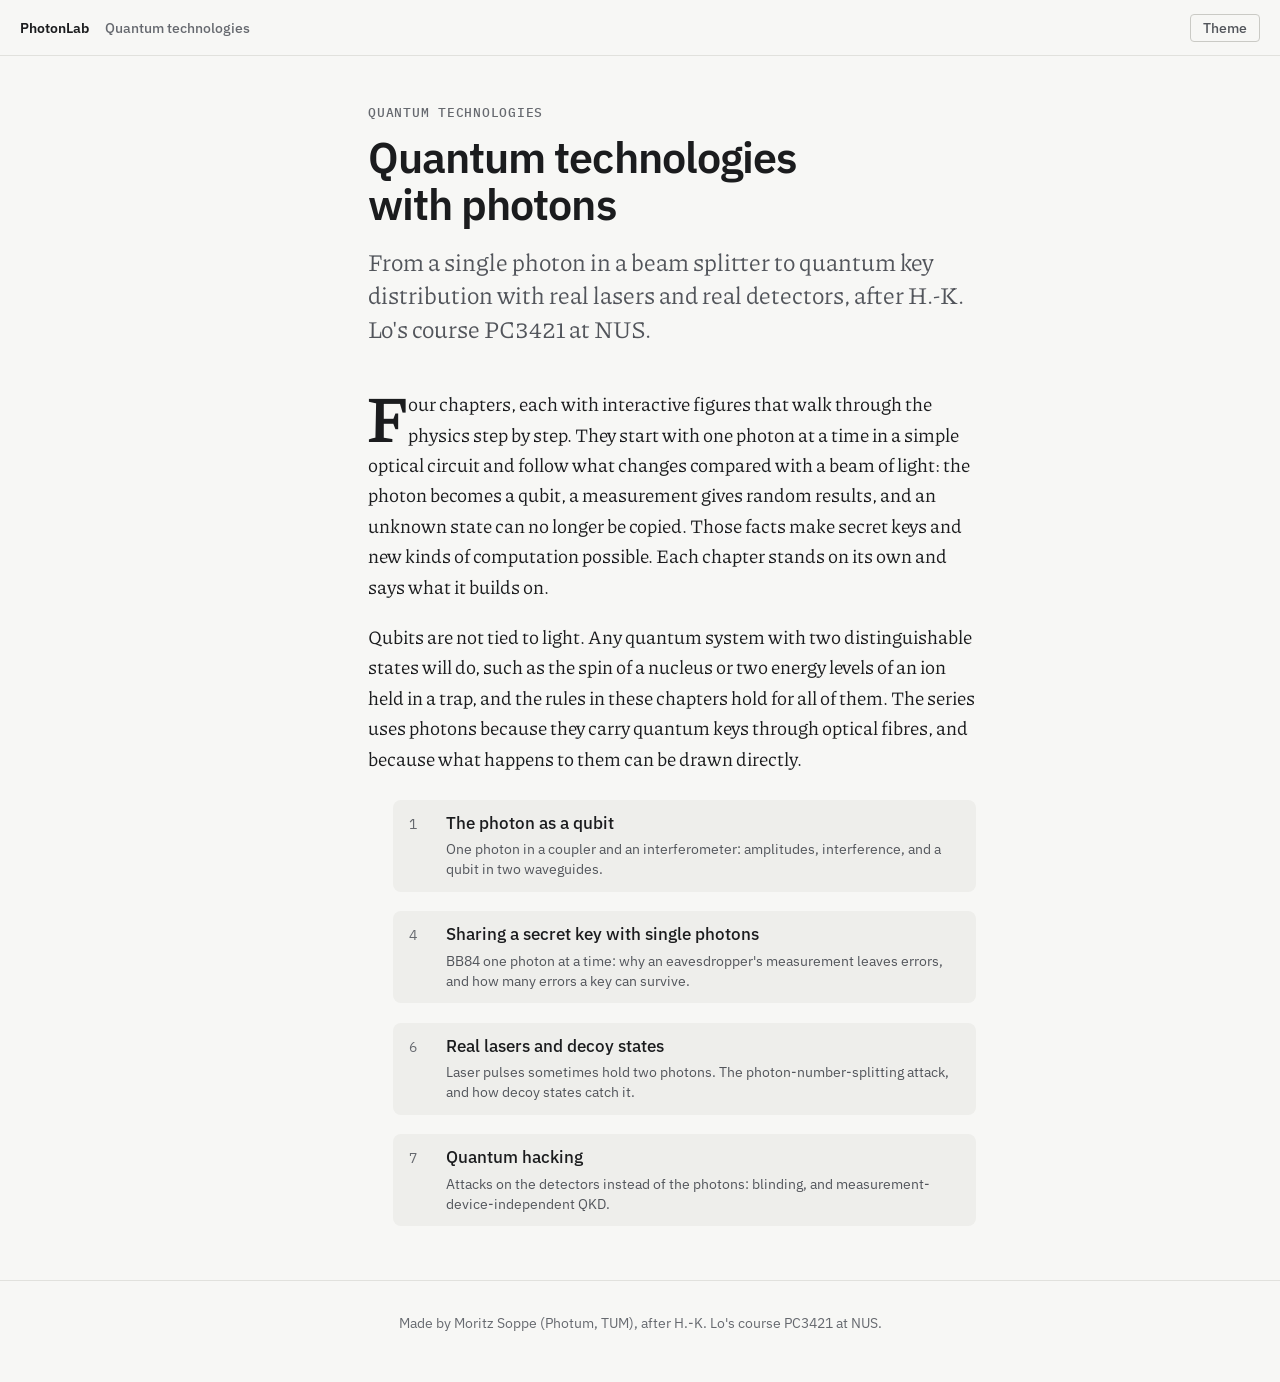
==== commit cdd3fb6e: "Chapter 7: guided MDI-QKD figure; decoy note; index subtitle Co-Authored-By: Claude Fable 5.2 <norep" ====
--- a/index.html
+++ b/index.html
@@ -21,7 +21,7 @@
               : "dark";
       } catch {}
     </script>
-    <script type="module" crossorigin src="./assets/main-L1g3jYIj.js"></script>
+    <script type="module" crossorigin src="./assets/main-BHFwAanp.js"></script>
     <link rel="stylesheet" crossorigin href="./assets/main-B2dcOmZ3.css">
   </head>
   <body data-page="index">
